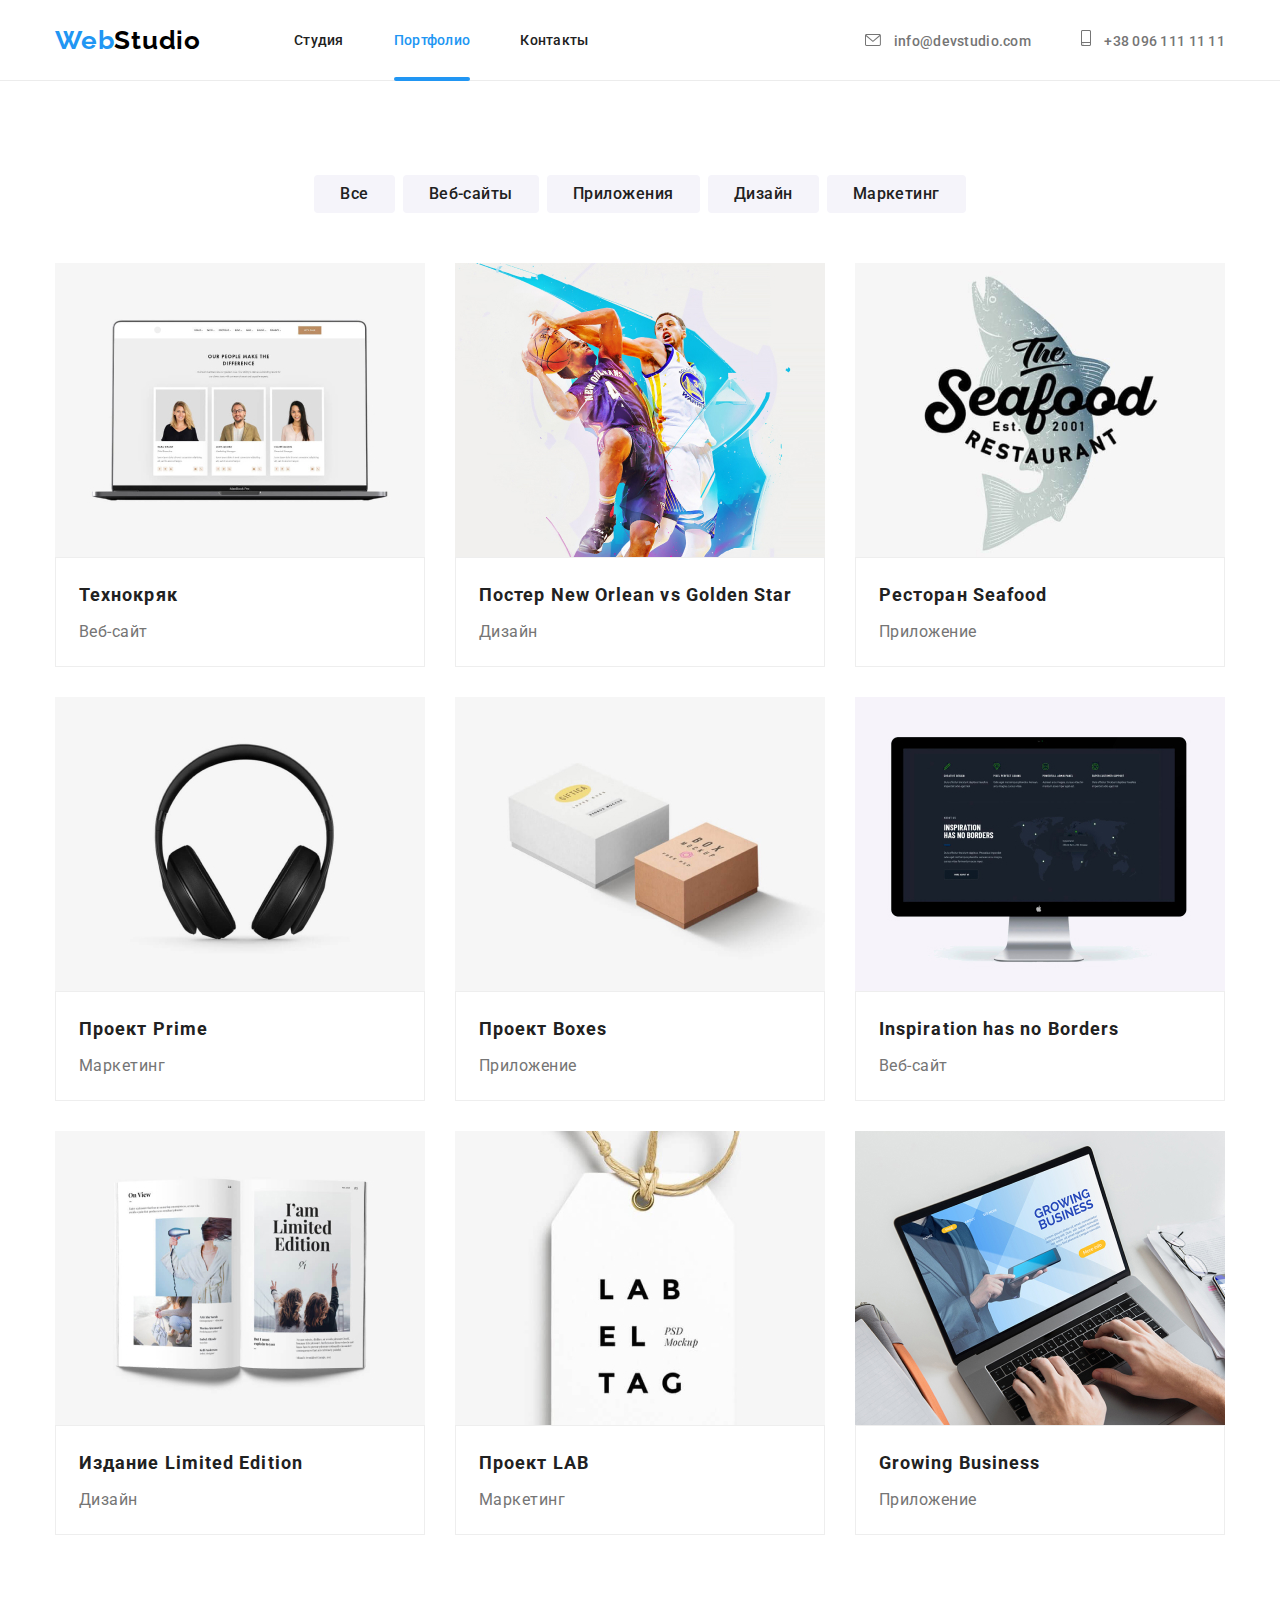
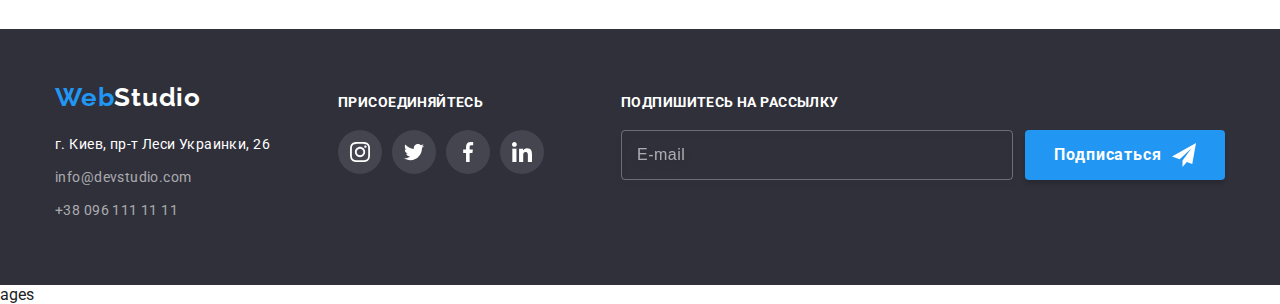
==== portfolio.html @ 0828a644 "Clone hw 07" ====
<!DOCTYPE html>
<html lang="en">
  <head>
    <meta charset="UTF-8" />
    <meta http-equiv="X-UA-Compatible" content="IE=edge" />
    <meta name="viewport" content="width=device-width, initial-scale=1.0" />
    <title>Portfolio</title>
    <link rel="preconnect" href="https://fonts.gstatic.com" />
    <link
      href="https://fonts.googleapis.com/css2?family=Raleway:wght@700&family=Roboto:wght@400;500;700;900&display=swap"
      rel="stylesheet"
    />
    <link rel="stylesheet" href="./css/modern-normalize.css" />
    <link rel="stylesheet" href="./css/style.css" />
  </head>
  <body>
    <header class="header">
      <div class="container">
        <div class="header-block">
          <nav class="nav-area">
            <a href="./index.html" class="logo-web link">
              <span>Web</span><span class="logo-st">Studio</span>
            </a>
            <ul class="site-nav list">
              <li class="nav-item">
                <a href="./index.html" class="link">Студия</a>
              </li>
              <li class="nav-item">
                <a href="./portfolio.html" class="link current">Портфолио</a>
              </li>
              <li class="nav-item">
                <a href="#contacts" class="link">Контакты</a>
              </li>
            </ul>
          </nav>
          <ul class="mail-phone list">
            <li class="contacts-item">
              <a href="mailto:info@devstudio.com" class="link">
                <svg class="header-contact-icon" width="16" height="12">
                  <use href="./icons/sprite.svg#icon-envelope"></use>
                </svg>
                info@devstudio.com
              </a>
            </li>
            <li class="item">
              <a href="tel:+380961111111" class="link">
                <svg class="header-contact-icon" width="10" height="16">
                  <use href="./icons/sprite.svg#icon-smartphone"></use>
                </svg>
                +38 096 111 11 11
              </a>
            </li>
          </ul>
        </div>
      </div>
    </header>

    <main>
      <section class="section">
        <div class="container">
          <h1 class="hiding-heading">Portfolio</h1>
          <ul class="filter-button-list list">
            <li class="filter-btn-item">
              <button type="button" class="button filter-button">Все</button>
            </li>
            <li class="filter-btn-item">
              <button type="button" class="button filter-button">Веб-сайты</button>
            </li>
            <li class="filter-btn-item">
              <button type="button" class="button filter-button">Приложения</button>
            </li>
            <li class="filter-btn-item">
              <button type="button" class="button filter-button">Дизайн</button>
            </li>
            <li class="filter-btn-item">
              <button type="button" class="button filter-button">Маркетинг</button>
            </li>
          </ul>
          <ul class="project-card-list list">
            <li class="project-card-item">
              <a href="" class="link portfolio-link">
                <div class="project-image-box">
                  <img src="./images/tech.jpg" alt="tech" width="370" />
                  <div class="project-overlay">
                    <p class="project-overlay-description">
                      Технокряк это современная площадка распространения коронавируса. Компании
                      используют эту платформу для цифрового шпионажа и атак на защищённые сервера
                      конкурентов.
                    </p>
                  </div>
                </div>
                <div class="project-card-description">
                  <h3 class="project-name">Технокряк</h3>
                  <p class="project-type card-description">Веб-сайт</p>
                </div>
              </a>
            </li>
            <li class="project-card-item">
              <a href="" class="link portfolio-link">
                <div class="project-image-box">
                  <img src="./images/poster.jpg" alt="poster" width="370" />
                  <div class="project-overlay">
                    <p class="project-overlay-description">
                      Технокряк это современная площадка распространения коронавируса. Компании
                      используют эту платформу для цифрового шпионажа и атак на защищённые сервера
                      конкурентов.
                    </p>
                  </div>
                </div>
                <div class="project-card-description">
                  <h3 class="project-name">Постер New Orlean vs Golden Star</h3>
                  <p class="project-type card-description">Дизайн</p>
                </div>
              </a>
            </li>
            <li class="project-card-item">
              <a href="" class="link portfolio-link">
                <div class="project-image-box">
                  <img src="./images/seafood.jpg" alt="seafood" width="370" />
                  <div class="project-overlay">
                    <p class="project-overlay-description">
                      Технокряк это современная площадка распространения коронавируса. Компании
                      используют эту платформу для цифрового шпионажа и атак на защищённые сервера
                      конкурентов.
                    </p>
                  </div>
                </div>
                <div class="project-card-description">
                  <h3 class="project-name">Ресторан Seafood</h3>
                  <p class="project-type card-description">Приложение</p>
                </div>
              </a>
            </li>
            <li class="project-card-item">
              <a href="" class="link portfolio-link">
                <div class="project-image-box">
                  <img src="./images/prime.jpg" alt="prime" width="370" />
                  <div class="project-overlay">
                    <p class="project-overlay-description">
                      Технокряк это современная площадка распространения коронавируса. Компании
                      используют эту платформу для цифрового шпионажа и атак на защищённые сервера
                      конкурентов.
                    </p>
                  </div>
                </div>
                <div class="project-card-description">
                  <h3 class="project-name">Проект Prime</h3>
                  <p class="project-type card-description">Маркетинг</p>
                </div>
              </a>
            </li>
            <li class="project-card-item">
              <a href="" class="link portfolio-link">
                <div class="project-image-box">
                  <img src="./images/boxes.jpg" alt="boxes" width="370" />
                  <div class="project-overlay">
                    <p class="project-overlay-description">
                      Технокряк это современная площадка распространения коронавируса. Компании
                      используют эту платформу для цифрового шпионажа и атак на защищённые сервера
                      конкурентов.
                    </p>
                  </div>
                </div>
                <div class="project-card-description">
                  <h3 class="project-name">Проект Boxes</h3>
                  <p class="project-type card-description">Приложение</p>
                </div>
              </a>
            </li>
            <li class="project-card-item">
              <a href="" class="link portfolio-link">
                <div class="project-image-box">
                  <img src="./images/inspir.jpg" alt="Inspiration" width="370" />
                  <div class="project-overlay">
                    <p class="project-overlay-description">
                      Технокряк это современная площадка распространения коронавируса. Компании
                      используют эту платформу для цифрового шпионажа и атак на защищённые сервера
                      конкурентов.
                    </p>
                  </div>
                </div>
                <div class="project-card-description">
                  <h3 class="project-name">Inspiration has no Borders</h3>
                  <p class="project-type card-description">Веб-сайт</p>
                </div>
              </a>
            </li>
            <li class="project-card-item">
              <a href="" class="link portfolio-link">
                <div class="project-image-box">
                  <img src="./images/book.jpg" alt="book" width="370" />
                  <div class="project-overlay">
                    <p class="project-overlay-description">
                      Технокряк это современная площадка распространения коронавируса. Компании
                      используют эту платформу для цифрового шпионажа и атак на защищённые сервера
                      конкурентов.
                    </p>
                  </div>
                </div>
                <div class="project-card-description">
                  <h3 class="project-name">Издание Limited Edition</h3>
                  <p class="project-type card-description">Дизайн</p>
                </div>
              </a>
            </li>
            <li class="project-card-item">
              <a href="" class="link portfolio-link">
                <div class="project-image-box">
                  <img src="./images/lab.jpg" alt="LAB" width="370" />
                  <div class="project-overlay">
                    <p class="project-overlay-description">
                      Технокряк это современная площадка распространения коронавируса. Компании
                      используют эту платформу для цифрового шпионажа и атак на защищённые сервера
                      конкурентов.
                    </p>
                  </div>
                </div>
                <div class="project-card-description">
                  <h3 class="project-name">Проект LAB</h3>
                  <p class="project-type card-description">Маркетинг</p>
                </div>
              </a>
            </li>
            <li class="project-card-item">
              <a href="" class="link portfolio-link">
                <div class="project-image-box">
                  <img src="./images/grow.jpg" alt="Growing" width="370" />
                  <div class="project-overlay">
                    <p class="project-overlay-description">
                      Технокряк это современная площадка распространения коронавируса. Компании
                      используют эту платформу для цифрового шпионажа и атак на защищённые сервера
                      конкурентов.
                    </p>
                  </div>
                </div>
                <div class="project-card-description">
                  <h3 class="project-name">Growing Business</h3>
                  <p class="project-type card-description">Приложение</p>
                </div>
              </a>
            </li>
          </ul>
        </div>
      </section>
    </main>
    <!-- FOOTER-->
    <footer class="footer">
      <div class="container">
        <h2 class="hiding-heading">Свяжитесь с нами</h2>
        <div class="ftr-block">
          <div class="ftr-logo-adr">
            <a href="/" class="logo-web link">
              <span>Web</span><span class="ftr-logo-st">Studio</span>
            </a>
            <address class="ftr-adress">
              <ul class="list ftr-list">
                <li class="ftr-item">
                  <a href="https://goo.gl/maps/uUebUFh7nfzRT5ZEA" class="link" id="adr-link"
                    >г. Киев, пр-т Леси Украинки, 26</a
                  >
                </li>
                <li class="ftr-item">
                  <a href="mailto:info@devstudio.com" class="link">info@devstudio.com</a>
                </li>
                <li class="ftr-item">
                  <a href="tel:+380961111111" class="link">+38 096 111 11 11</a>
                </li>
              </ul>
            </address>
          </div>

          <div class="social-network">
            <h3 class="footer-connect">Присоединяйтесь</h3>
            <ul class="list footer-soc-list">
              <li class="footer-soc-item">
                <a class="footer-soc-icon" href="">
                  <svg class="icon" width="20" height="20">
                    <use href="./icons/sprite.svg#icon-instagram"></use>
                  </svg>
                </a>
              </li>
              <li class="footer-soc-item">
                <a class="footer-soc-icon" href="">
                  <svg class="icon" width="20" height="20">
                    <use href="./icons/sprite.svg#icon-twitter"></use>
                  </svg>
                </a>
              </li>
              <li class="footer-soc-item">
                <a class="footer-soc-icon" href="">
                  <svg class="icon" width="20" height="20">
                    <use href="./icons/sprite.svg#icon-facebook"></use>
                  </svg>
                </a>
              </li>
              <li class="footer-soc-item">
                <a class="footer-soc-icon" href="">
                  <svg class="icon" width="20" height="20">
                    <use href="./icons/sprite.svg#icon-linkedin"></use>
                  </svg>
                </a>
              </li>
            </ul>
          </div>

          <div class="subscribe">
            <form>
              <label class="footer-connect" for="subscribe-email-input"
                >Подпишитесь на рассылку</label
              >
              <span class="subscribe-form-interaction">
                <input
                  class="subscribe-input"
                  type="email"
                  name="subscribe-user-email"
                  placeholder="E-mail"
                  required
                  id="subscribe-email-input"
                />
                <button type="submit" class="button subscribe-button" aria-label="Подписаться">
                  <span class="subscribe-button-title"> Подписаться </span>

                  <svg class="icon" width="24" height="24">
                    <use href="./icons/sprite.svg#icon-send"></use>
                  </svg>
                </button>
              </span>
            </form>
          </div>
        </div>
      </div>
    </footer>
  </body>
</html>
ages
---- css/style.css ----
:root {
  --brand-blue-color: #2196f3;
  --brand-blue-color-overlay: rgba(33, 150, 243, 0.9);
  --black: #000000;
  --common-color: #212121;
  --grey: #757575;
  --white: #ffffff;
  --background-black: #2f303a;
  --background-grey: #f5f4fa;
  --card-border-grey: #eeeeee;
  --header-underline: #ececec;
  --order-btn: #188ce8;
  --icon-body-grey: #afb1b8;
  --hero-background-grey: #c4c4c4;
  --subscribe-input-border: rgba(255, 255, 255, 0.3);
  --timing-function: cubic-bezier(0.4, 0, 0.2, 1);
  --modal-background: rgba(0, 0, 0, 0.2);
  --modal-close-button-border: rgba(0, 0, 0, 0.1);
  --modal-form-input-border: rgba(33, 33, 33, 0.2);
  --modal-form-placeholder-color: rgba(117, 117, 117, 0.5);
  --modal-box-shadow: 0px 1px 3px rgba(0, 0, 0, 0.12), 0px 1px 1px rgba(0, 0, 0, 0.14),
    0px 2px 1px rgba(0, 0, 0, 0.2);
  --hero-overlay: rgba(47, 48, 58, 0.4);
  --footer-contacts: rgba(255, 255, 255, 0.6);
  --footer-soc-icon: rgba(255, 255, 255, 0.1);
  --footer-logo-shadow: 0px 4px 4px rgba(0, 0, 0, 0.25);
  --hero-button-shadow: 0px 4px 4px rgba(0, 0, 0, 0.15);
  --project-cards-shadow: 0px 1px 1px rgba(0, 0, 0, 0.12), 0px 4px 4px rgba(0, 0, 0, 0.06),
    1px 4px 6px rgba(0, 0, 0, 0.16);
  --project-button-shadow: 0px 3px 1px rgba(0, 0, 0, 0.1), 0px 1px 2px rgba(0, 0, 0, 0.08),
    0px 2px 2px rgba(0, 0, 0, 0.12);
  --team-item-shadow: 0px 1px 3px rgba(0, 0, 0, 0.12), 0px 1px 1px rgba(0, 0, 0, 0.14),
    0px 2px 1px rgba(0, 0, 0, 0.2);
  --timing-function: cubic-bezier(0.4, 0, 0.2, 1);
}

img {
  display: block;
}
svg {
  padding: 0;
  border: none;
}
/* ------Hide Headers------ */

.hiding-heading {
  position: absolute;
  width: 1px;
  height: 1px;
  margin: -1px;
  border: 0;
  padding: 0;

  white-space: nowrap;
  clip-path: inset(100%);
  clip: rect(0 0 0 0);
  overflow: hidden;
}
/* ------End Hide Headers------ */

body {
  font-family: 'Roboto', 'Open Sans', 'Helvetica Neue', sans-serif;
  color: var(--common-color);
  background-color: var(--white);
  margin: 0;
}

.list {
  list-style: none;
  margin: 0;
  padding-left: 0;
}

.link {
  text-decoration: none;
}

.container {
  max-width: 1200px;
  padding-left: 15px;
  padding-right: 15px;
  margin: 0 auto;
  box-sizing: border-box;
}

/* ------Header Section------ */
.header {
  border-bottom: 1px solid var(--header-underline);
}
.header-block {
  display: flex;
  align-items: center;
}

.nav-area {
  display: flex;
  align-items: center;
}
/* Logo Headder-Fotter */

.logo-web {
  color: var(--brand-blue-color);
  font-family: Raleway;
  font-weight: 700;
  font-size: 26px;
  line-height: 1.192;
  letter-spacing: 0.03em;
}

.logo-st {
  color: var(--black);
}

.ftr-logo-st {
  color: var(--white);
}
.logo-web.link {
  margin-right: 93px;
}

.logo-web.link:hover,
.logo-web.link:focus {
  opacity: 0.7;
}

.logo-web.shadow {
  text-shadow: var(--footer-logo-shadow);
  margin-top: 0;
  margin-bottom: 20px;
}

/* Main content and Header fonts */

.site-nav .link,
.mail-phone .link {
  font-family: inherit;
  font-weight: 500;
  font-size: 14px;
  line-height: 1.143;
  letter-spacing: 0.02em;
  padding-top: 32px;
  padding-bottom: 32px;
  transition: color 250ms var(--timing-function);
}

.site-nav .link::after,
.site-nav .link.current::after {
  content: '';
  display: block;
  width: 100%;
  background-color: var(--brand-blue-color);
  height: 4px;
  border-radius: 2px;
  position: absolute;
  bottom: -1px;
  transform: scalex(0%);
  transition: transform 250ms var(--timing-function);
}
.site-nav .link.current::after {
  transform: scaleX(100%);
}
.site-nav .link:hover::after,
.site-nav .link:focus::after {
  transform: scalex(100%);
}
/* site navigation*/

.site-nav .link {
  color: var(--common-color);
  position: relative;
  display: inline-block;
  transition: color 250ms var();
}

.site-nav .link.current {
  color: var(--brand-blue-color);
}

.site-nav .link:hover,
.site-nav .link:focus {
  color: var(--brand-blue-color);
}
.nav-item:not(:last-child) {
  margin-right: 50px;
}

/* Header Contacts */
.mail-phone {
  display: flex;
  align-items: center;
  margin-left: auto;
}
.contacts-item:not(:last-child) {
  margin-right: 50px;
}

.mail-phone .link {
  color: var(--grey);
}

.mail-phone .link:hover,
.mail-phone .link:focus {
  color: var(--brand-blue-color);
}

.header-contact-icon {
  margin-right: 10px;
  fill: currentColor;
}
/* ------End Header Section------ */

/* -----Main Container------ */
.site-nav {
  display: flex;
  align-items: center;
}

/* Hero */

.order-txt {
  font-weight: 900;
  font-size: 44px;
  line-height: 1.3636;
  text-align: center;
  letter-spacing: 0.06em;
  text-transform: uppercase;
  color: var(--white);
  margin: 0 auto 30px;
  max-width: 696px;
}

.hero-background {
  background-image: linear-gradient(var(--hero-overlay), var(--hero-overlay)),
    url(../img/backgroud.jpg);
  padding-top: 200px;
  padding-bottom: 200px;
  background-size: cover;
  background-position: center;
  background-repeat: no-repeat;
}
/*Hero end*/

/*Details*/
.spc-work {
  padding-top: 94px;
  padding-bottom: 0;
}

.description-list {
  display: flex;
}
.description-item:not(:last-child) {
  margin-right: 30px;
}

.description-item {
  max-width: 270px;
}

.head-spc-work,
.footer-connect {
  font-weight: 700;
  font-size: 14px;
  line-height: 1.143;
  text-transform: uppercase;
  letter-spacing: 0.03em;
  display: inline-block;
  margin-bottom: 10px;
  margin-top: 0;
}

.description-spc-work,
.modal-form .checkbox-title {
  font-size: 14px;
  line-height: 1.714;
  letter-spacing: 0.03em;
  color: var(--grey);
  margin-top: 0;
  margin-bottom: 0;
}
.spc-work-icon-block {
  display: flex;
  margin-bottom: 30px;
  height: 120px;
  background-color: var(--background-grey);
  border-radius: 4px;
}

.spc-work-icon-block > .icon {
  margin: auto;
}

/* Details end*/

/* Sections Service */
.section {
  padding-top: 94px;
  padding-bottom: 94px;
}
.service-section .list {
  display: flex;
  align-items: start;
}
.service-item:not(:last-child) {
  margin-right: 30px;
}
/* Team Section */

.team-section {
  background-color: var(--background-grey);
}

/*.team-title {
  margin-top: 0;
  margin-bottom: 50px;
}*/

.team-section .list {
  display: flex;
  align-items: flex-start;
  justify-content: center;
}

.team-item {
  max-width: 270px;
  background-color: var(--white);
  box-shadow: var(--team-item-shadow);
  border-bottom-right-radius: 4px;
  border-bottom-left-radius: 4px;
}

.team-item:not(:last-child) {
  margin-right: 30px;
}
.description-team {
  padding-top: 30px;
  padding-bottom: 30px;
}
.team-soc-item:not(:last-child) {
  margin-right: 10px;
}
/* Sections Service */

.service-section .service-title,
.team-section .team-title,
.customer .service-title {
  font-weight: 700;
  font-size: 36px;
  line-height: 1.167;
  text-align: center;
  letter-spacing: 0.03em;
  margin-top: 0;
  margin-bottom: 50px;
}

/* Sections h3 */

.our-team {
  font-weight: 500;
  font-size: 16px;
  line-height: 1.188;
  text-align: center;
  margin-top: 0;
  margin-bottom: 10px;
}

.portfolio-link.link {
  color: inherit;
}

.project-name {
  font-weight: 700;
  font-size: 18px;
  line-height: 2;
  letter-spacing: 0.06em;
  margin-top: 0;
  margin-bottom: 4px;
}

/* Card Descriptions */

.card-description {
  font-size: 16px;
  letter-spacing: 0.03em;
  color: var(--grey);
  margin: 0;
}

.team-position {
  line-height: 1.188;
  text-align: center;
  margin-bottom: 16px;
}

.project-type {
  line-height: 1.875;
}

.team-soc-item:not(:last-child) {
  margin-right: 10px;
}

.team-soc-icon,
.footer-soc-icon {
  display: flex;
  width: 44px;
  height: 44px;
  border-radius: 50%;
  transition: background-color 250ms var(--timing-function), fill 250ms var(--timing-function);
}

.team-soc-icon {
  background-color: transparent;
  fill: var(--icon-body-grey);
}

.team-soc-icon:hover,
.team-soc-icon:focus,
.footer-soc-icon:hover,
.footer-soc-icon:focus {
  background-color: var(--brand-blue-color);
  fill: var(--white);
}

.team-soc-icon > .icon,
.footer-soc-icon > .icon {
  margin: auto;
}
.team-soc-icon:not(:last-child),
.footer-soc-item:not(:last-child) {
  margin-right: 10px;
}
/* Portfolio Card Effects */

.portfolio-link {
  display: block;
}

.portfolio-link:hover,
.portfolio-link:focus {
  box-shadow: var(--project-cards-shadow);
}

/* Buttons */

.button {
  font-size: 16px;
  text-align: center;
  font-family: inherit;
  border: none;
  border-radius: 4px;
  cursor: pointer;
}
.button.order-btn,
.button.modal-form-submit,
.button.subscribe-button {
  font-weight: 700;
  line-height: 1.875;
  letter-spacing: 0.06em;
  color: var(--white);
  background-color: var(--brand-blue-color);
  box-shadow: var(--hero-button-shadow);
  display: block;
  margin: 0 auto;
  padding: 10px 32px;
  min-width: 200px;
  transition: background-color 250ms var(--timing-function);
}
.button.order-btn:hover,
.button.order-btn:focus,
.button.subscribe-button:hover,
.button.subscribe-button:focus {
  background-color: var(--order-btn);
  color: var(--white);
}
.sub-mailing-submit {
  margin: 0 auto;
  padding-left: 12px;
  padding-top: 48px;
}
.sub-mailing-submit-btn:hover,
.sub-mailing-submit-btn:focus {
  background-color: var(--order-btn);
  color: var(--white);
}

.button.filter-button {
  font-weight: 500;
  line-height: 1.625;
  letter-spacing: 0.03em;
  color: var(--common-color);
  background-color: var(--background-grey);
  padding: 6px 26px;
  transition: background-color 250ms var(--timing-function), color 250ms var(--timing-function),
    box-shadow 250ms var(--timing-function);
}

.button.filter-button:hover,
.button.filter-button:focus {
  color: var(--white);
  background-color: var(--brand-blue-color);
  box-shadow: var(--project-button-shadow);
}

.filter-button-list {
  display: flex;
  align-items: center;
  justify-content: center;
  margin-bottom: 50px;
}

.project-button-item:not(:last-child) {
  margin-right: 8px;
}
.filter-btn-item:not(:last-child) {
  margin-right: 8px;
}

/* -----End Main Container------ */

/*-----Customer section-----*/
.customer .list {
  display: flex;
}
.customer-item:not(:last-child) {
  margin-right: 30px;
}
.customer-link-item {
  display: flex;
  height: 92px;
  width: 170px;
  border: 1px solid var(--icon-body-grey);
  border-radius: 4px;
  fill: var(--icon-body-grey);
  transition: border-color 250ms var(--timing-function), fill 250ms var(--timing-function);
}
.customer-link-item:hover,
.customer-link-item:focus {
  border-color: var(--brand-blue-color);
  fill: var(--brand-blue-color);
}
.customer-link-item > .icons {
  margin: auto;
}

/*----- END Customer section -----*/

/* ------Footer Section------ */
.footer {
  background-color: var(--background-black);
  padding-top: 53px;
  padding-bottom: 53px;
}
.ftr-block {
  display: flex;
}

.ftr-adress,
.ftr-adress .link {
  font-style: normal;
  font-size: 14px;
  line-height: 1.714;
  letter-spacing: 0.03em;
  margin-top: 20px;
}
.ftr-list .ftr-item {
  margin-bottom: 9px;
}
.ftr-logo-adr,
.social-network,
.subscribe {
  display: flex;
  flex-direction: column;
  flex-basis: 100%;
}

.ftr-logo-adr,
.social-network {
  width: 270px;
  margin-right: 30px;
}

a#adr-link {
  color: var(--white);
}

.ftr-adress .link {
  font-family: inherit;
  color: var(--footer-contacts);
}

.ftr-adress .link:hover,
.ftr-adress .link:focus {
  color: var(--white);
}
.footer-soc-list {
  display: flex;
  align-items: flex-start;
}

.footer-soc-icon {
  background-color: var(--footer-soc-icon);
  fill: var(--white);
}

.footer-connect {
  display: block;
  padding-top: 12px;
  margin-bottom: 20px;
  color: var(--white);
}

.subscribe-form-interaction {
  display: flex;
  width: 100%;
}

.subscribe-input {
  width: 360px;
  margin-right: 12px;
  padding: 15px;
  color: var(--white);
  background-color: transparent;
  border-radius: 4px;
  border: 1px solid var(--subscribe-input-border);
  filter: drop-shadow(var(--hero-button-shadow));
  cursor: pointer;
  transition: border-color 250ms var(--timing-function);
}

.subscribe-input::placeholder {
  color: var(--footer-contacts);
  font-size: 16px;
  line-height: 1.25;
  letter-spacing: 0.03em;
}

.subscribe-input:hover,
.subscribe-input:focus {
  border-color: var(--icon-body-grey);
}

.button.subscribe-button {
  display: flex;
  align-items: center;
  justify-content: center;
  padding: 10px;
}

.subscribe-button-title {
  margin-right: 10px;
}

.button.subscribe-button > .icon {
  fill: currentColor;
}

/*PORTFOLIO Project-cars*/
.project-card-list {
  display: flex;
  flex-wrap: wrap;
  align-items: flex-start;
}

.project-card-item:not(:nth-child(3n)) {
  margin-right: 30px;
}

.project-card-item:not(:nth-last-child(-n + 3)) {
  margin-bottom: 30px;
}

.project-card-description {
  padding: 19px 23px;
  border: 1px solid var(--card-border-grey);
}

.project-image-box {
  position: relative;
  overflow: hidden;
}
.project-overlay {
  position: absolute;
  top: 0;
  left: 0;
  display: flex;
  align-items: center;
  width: 100%;
  height: 100%;
  padding: 24px;
  background-color: var(--brand-blue-color-overlay);
  transform: translatey(100%);
  transition: transform 250ms var(--timing-function);
}

.portfolio-link:hover .project-overlay,
.portfolio-link:focus .project-overlay {
  transform: translatey(0);
}

.project-overlay-description {
  font-size: 18px;
  line-height: 1.555;
  letter-spacing: 0.03em;
  color: var(--white);
  overflow: auto;
  height: auto;
  max-height: 100%;
  margin: 0;
}
/*PORTFOLIO END*/

/* Modal window*/
.backdrop {
  position: fixed;
  top: 0;
  left: 0;
  z-index: 200;
  width: 100%;
  height: 100%;
  background-color: var(--modal-background);
  opacity: 1;
  transition: opacity 250ms var(--timing-function), visibility 250ms var(--timing-function);
}

.backdrop.is-hidden {
  visibility: hidden;
  opacity: 0;
  pointer-events: none;
}

.modal {
  position: absolute;
  top: 50%;
  left: 50%;
  transform: translate(-50%, -50%) scale(1);
  height: 581px;
  min-width: 528px;
  width: auto;
  padding: 40px;
  background-color: var(--white);
  border-radius: 4px;
  box-shadow: var(--modal-box-shadow);
  transition: transform 250ms var(--timing-function);
}

.backdrop.is-hidden .modal {
  transform: translate(-50%, -50%) scale(0.9);
}

.modal-form {
  position: relative;
  height: 100%;
}

.modal-form .form-title {
  margin-top: 0;
  margin-bottom: 12px;
  font-weight: bold;
  font-size: 20px;
  line-height: 1.15;
  text-align: center;
  letter-spacing: 0.03em;
  color: var(--common-color);
}

.modal-form .form-field {
  display: block;
  margin-bottom: 10px;
  font-size: 12px;
  line-height: 1.1667;
  letter-spacing: 0.01em;
  color: var(--grey);
}

.modal-form .input-title {
  display: block;
  margin-bottom: 4px;
}

.modal-form .form-input-box {
  display: block;
  position: relative;
}

.form-input-box .icon {
  position: absolute;
  top: 50%;
  left: 21px;
  transform: translate(-50%, -50%);
  color: inherit;
  transition: fill 250ms var(--timing-function);
}

.modal-form .form-input,
.modal-form .textarea-input {
  display: block;
  width: 100%;
  padding: 12px 16px;
  color: var(--common-color);
  border: 1px solid var(--modal-form-input-border);
  border-radius: 4px;
  outline: none;
  transition: border-color 250ms var(--timing-function);
}

.modal-form .form-input {
  height: 40px;
  padding-left: 42px;
}

.modal-form .textarea {
  margin-bottom: 20px;
}

.modal-form .textarea-input {
  height: 120px;
  resize: none;
  min-width: 100%;
}

.modal-form .form-input:hover,
.modal-form .form-input:focus,
.modal-form .textarea-input:hover,
.modal-form .textarea-input:focus {
  border-color: var(--brand-blue-color);
}

.form-input:hover + .icon,
.form-input:focus + .icon {
  fill: var(--brand-blue-color);
}

.modal-form .form-input:required:focus:not(:placeholder-shown):valid {
  border-color: var(--valid-form-input);
}

.modal-form .form-input:required:focus:not(:placeholder-shown):invalid {
  border-color: var(--invalid-form-input);
}

.modal-form .textarea-input::placeholder {
  color: var(--modal-form-placeholder-color);
}

.modal-form .agreements {
  color: var(--brand-blue-color);
  opacity: 1;
  transition: opacity 250ms var(--timing-function);
}

.modal-form .agreements:hover,
.modal-form .agreements:focus {
  opacity: 0.7;
}

.modal-form-submit {
  position: absolute;
  bottom: 0;
  left: 50%;
  transform: translateX(-50%);
}

.modal-form-submit:hover,
.modal-form-submit:focus {
  background-color: var(--order-btn);
  color: var(--white);
}
.form-field.agreements-checkbox {
  display: flex;
  align-items: center;
  justify-content: start;
  cursor: pointer;
}

.checkbox-pointer {
  display: flex;
  align-items: center;
  justify-content: center;
  width: 16px;
  height: 15px;
  margin-right: 8px;
  background-color: var(--white);
  border: 2px solid var(--common-color);
  box-sizing: border-box;
  border-radius: 2px;
  fill: var(--white);

  transition: background-color 250ms var(--timing-function),
    border-color 250ms var(--timing-function);
}

.checkbox-pointer:hover,
.form-checkbox:focus + .checkbox-pointer {
  border-color: var(--brand-blue-color);
}

.form-checkbox:checked + .checkbox-pointer {
  background-color: var(--brand-blue-color);
  border-color: var(--brand-blue-color);
}
/* Button close*/
.button.modal-close {
  position: absolute;
  top: 8px;
  right: 8px;
  display: flex;
  align-items: center;
  justify-content: center;
  width: 30px;
  height: 30px;
  padding: 3px;
  fill: var(--black);
  background-color: var(--white);
  border-radius: 50%;
  border: 1px solid var(--modal-close-button-border);
  transition: fill 250ms var(--timing-function);
}

.button.modal-close:hover,
.button.modal-close:focus {
  fill: var(--brand-blue-color);
}

.button.modal-form-submit {
  margin-top: 30px;
}

.contact-input {
  display: block;
  margin: 0 auto;
  width: 100%;
  margin-bottom: 40px;
}
/* END Modal window*/
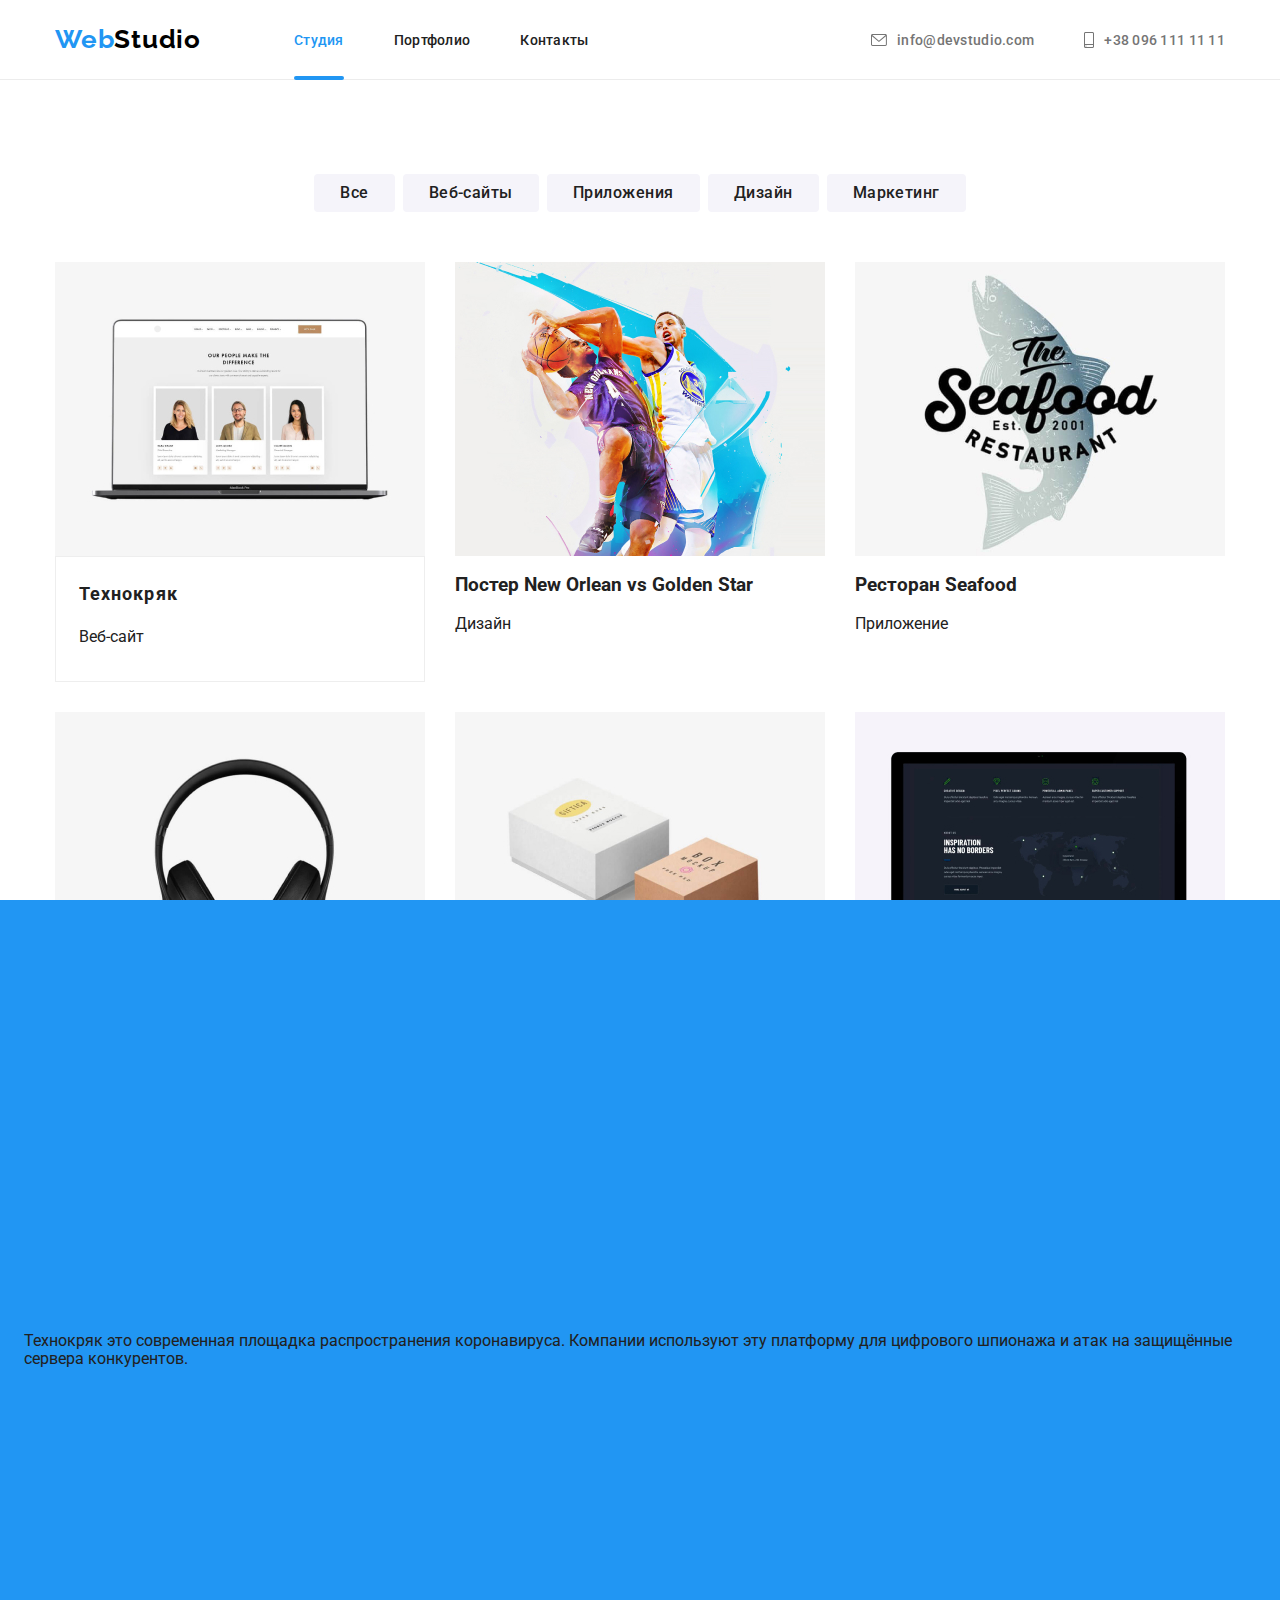
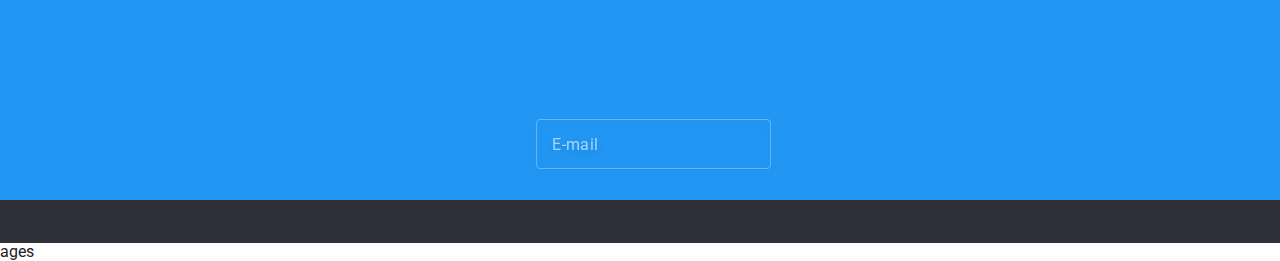
==== commit 0adba2bf: "Global fix" ====
--- a/portfolio.html
+++ b/portfolio.html
@@ -10,41 +10,49 @@
       href="https://fonts.googleapis.com/css2?family=Raleway:wght@700&family=Roboto:wght@400;500;700;900&display=swap"
       rel="stylesheet"
     />
-    <link rel="stylesheet" href="./css/modern-normalize.css" />
-    <link rel="stylesheet" href="./css/style.css" />
+    <link
+      rel="stylesheet"
+      href="https://cdnjs.cloudflare.com/ajax/libs/modern-normalize/1.0.0/modern-normalize.min.css"
+    />
+    <link rel="stylesheet" href="./sass/main.css" />
   </head>
+
   <body>
-    <header class="header">
+    <header class="header-block">
       <div class="container">
-        <div class="header-block">
+        <div class="header-block__wrapper">
           <nav class="nav-area">
-            <a href="./index.html" class="logo-web link">
-              <span>Web</span><span class="logo-st">Studio</span>
+            <a href="/" class="logo-web link nav-area__logo">
+              <span>Web</span><span class="logo-st--theme--header">Studio</span>
             </a>
-            <ul class="site-nav list">
-              <li class="nav-item">
-                <a href="./index.html" class="link">Студия</a>
-              </li>
-              <li class="nav-item">
-                <a href="./portfolio.html" class="link current">Портфолио</a>
-              </li>
-              <li class="nav-item">
-                <a href="#contacts" class="link">Контакты</a>
+            <ul class="nav-area__list list">
+              <li class="nav-area__item">
+                <a href="./index.html" class="nav-area__link nav-area__link--current link"
+                  >Студия</a
+                >
+              </li>
+              <li class="nav-area__item">
+                <a href="./portfolio.html" class="nav-area__link link">Портфолио</a>
+              </li>
+              <li class="nav-area__item">
+                <a href="#contacts" class="nav-area__link link">Контакты</a>
               </li>
             </ul>
           </nav>
+
+          <!-- Header Contacts-->
           <ul class="mail-phone list">
-            <li class="contacts-item">
-              <a href="mailto:info@devstudio.com" class="link">
-                <svg class="header-contact-icon" width="16" height="12">
+            <li class="mail-phone__item">
+              <a href="mailto:info@devstudio.com" class="mail-phone__link link">
+                <svg class="mail-phone__icon" width="16" height="12">
                   <use href="./icons/sprite.svg#icon-envelope"></use>
                 </svg>
                 info@devstudio.com
               </a>
             </li>
-            <li class="item">
-              <a href="tel:+380961111111" class="link">
-                <svg class="header-contact-icon" width="10" height="16">
+            <li class="mail-phone__item">
+              <a href="tel:+380961111111" class="mail-phone__link link">
+                <svg class="mail-phone__icon" width="10" height="16">
                   <use href="./icons/sprite.svg#icon-smartphone"></use>
                 </svg>
                 +38 096 111 11 11
@@ -58,44 +66,46 @@
     <main>
       <section class="section">
         <div class="container">
-          <h1 class="hiding-heading">Portfolio</h1>
+          <h1 class="hide-head">Portfolio</h1>
           <ul class="filter-button-list list">
-            <li class="filter-btn-item">
+            <li class="filter-button-list__item">
               <button type="button" class="button filter-button">Все</button>
             </li>
-            <li class="filter-btn-item">
+            <li class="filter-button-list__item">
               <button type="button" class="button filter-button">Веб-сайты</button>
             </li>
-            <li class="filter-btn-item">
+            <li class="filter-button-list__item">
               <button type="button" class="button filter-button">Приложения</button>
             </li>
-            <li class="filter-btn-item">
+            <li class="filter-button-list__item">
               <button type="button" class="button filter-button">Дизайн</button>
             </li>
-            <li class="filter-btn-item">
+            <li class="filter-button-list__item">
               <button type="button" class="button filter-button">Маркетинг</button>
             </li>
           </ul>
+
           <ul class="project-card-list list">
-            <li class="project-card-item">
-              <a href="" class="link portfolio-link">
-                <div class="project-image-box">
+            <li class="project-card-list__item">
+              <a href="" class="link portfolio-link">
+                <div class="portfolio-link__image-box">
                   <img src="./images/tech.jpg" alt="tech" width="370" />
                   <div class="project-overlay">
-                    <p class="project-overlay-description">
-                      Технокряк это современная площадка распространения коронавируса. Компании
-                      используют эту платформу для цифрового шпионажа и атак на защищённые сервера
-                      конкурентов.
-                    </p>
-                  </div>
-                </div>
-                <div class="project-card-description">
-                  <h3 class="project-name">Технокряк</h3>
+                    <p class="project-overlay_description">
+                      Технокряк это современная площадка распространения коронавируса. Компании
+                      используют эту платформу для цифрового шпионажа и атак на защищённые сервера
+                      конкурентов.
+                    </p>
+                  </div>
+                </div>
+                <div class="project-card__description-box">
+                  <h3 class="project-card__name">Технокряк</h3>
                   <p class="project-type card-description">Веб-сайт</p>
                 </div>
               </a>
             </li>
-            <li class="project-card-item">
+
+            <li class="project-card-list__item">
               <a href="" class="link portfolio-link">
                 <div class="project-image-box">
                   <img src="./images/poster.jpg" alt="poster" width="370" />
@@ -113,7 +123,7 @@
                 </div>
               </a>
             </li>
-            <li class="project-card-item">
+            <li class="project-card-list__item">
               <a href="" class="link portfolio-link">
                 <div class="project-image-box">
                   <img src="./images/seafood.jpg" alt="seafood" width="370" />
@@ -131,7 +141,7 @@
                 </div>
               </a>
             </li>
-            <li class="project-card-item">
+            <li class="project-card-list__item">
               <a href="" class="link portfolio-link">
                 <div class="project-image-box">
                   <img src="./images/prime.jpg" alt="prime" width="370" />
@@ -149,7 +159,7 @@
                 </div>
               </a>
             </li>
-            <li class="project-card-item">
+            <li class="project-card-list__item">
               <a href="" class="link portfolio-link">
                 <div class="project-image-box">
                   <img src="./images/boxes.jpg" alt="boxes" width="370" />
@@ -167,7 +177,7 @@
                 </div>
               </a>
             </li>
-            <li class="project-card-item">
+            <li class="project-card-list__item">
               <a href="" class="link portfolio-link">
                 <div class="project-image-box">
                   <img src="./images/inspir.jpg" alt="Inspiration" width="370" />
@@ -185,7 +195,7 @@
                 </div>
               </a>
             </li>
-            <li class="project-card-item">
+            <li class="project-card-list__item">
               <a href="" class="link portfolio-link">
                 <div class="project-image-box">
                   <img src="./images/book.jpg" alt="book" width="370" />
@@ -203,7 +213,7 @@
                 </div>
               </a>
             </li>
-            <li class="project-card-item">
+            <li class="project-card-list__item">
               <a href="" class="link portfolio-link">
                 <div class="project-image-box">
                   <img src="./images/lab.jpg" alt="LAB" width="370" />
@@ -221,7 +231,7 @@
                 </div>
               </a>
             </li>
-            <li class="project-card-item">
+            <li class="project-card-list__item">
               <a href="" class="link portfolio-link">
                 <div class="project-image-box">
                   <img src="./images/grow.jpg" alt="Growing" width="370" />
@@ -244,58 +254,71 @@
       </section>
     </main>
     <!-- FOOTER-->
-    <footer class="footer">
+    <footer class="footer-block">
       <div class="container">
-        <h2 class="hiding-heading">Свяжитесь с нами</h2>
-        <div class="ftr-block">
-          <div class="ftr-logo-adr">
-            <a href="/" class="logo-web link">
-              <span>Web</span><span class="ftr-logo-st">Studio</span>
+        <h2 class="hide-head">Свяжитесь с нами</h2>
+        <div class="footer-block__wrapper">
+          <div class="ftr-logo-adr ftr-logo-adr--pos">
+            <a href="/" class="logo-web logo-web__shadow link">
+              <span>Web</span><span class="logo-st--theme--footer">Studio</span>
             </a>
-            <address class="ftr-adress">
-              <ul class="list ftr-list">
-                <li class="ftr-item">
-                  <a href="https://goo.gl/maps/uUebUFh7nfzRT5ZEA" class="link" id="adr-link"
+            <address class="adress-block">
+              <ul class="list footer-contacts__list">
+                <li class="footer-contacts__item--pos">
+                  <a
+                    href="https://goo.gl/maps/uUebUFh7nfzRT5ZEA"
+                    class="
+                      link
+                      footer-contacts__link
+                      addres-block__phys-address addres-block__phys-address--pos
+                    "
+                    id="adr-link"
                     >г. Киев, пр-т Леси Украинки, 26</a
                   >
                 </li>
-                <li class="ftr-item">
-                  <a href="mailto:info@devstudio.com" class="link">info@devstudio.com</a>
+                <li class="footer-contacts__item--pos">
+                  <a href="mailto:info@devstudio.com" class="link footer-contacts__link"
+                    >info@devstudio.com</a
+                  >
                 </li>
-                <li class="ftr-item">
-                  <a href="tel:+380961111111" class="link">+38 096 111 11 11</a>
+                <li class="footer-contacts__item--pos">
+                  <a href="tel:+380961111111" class="link footer-contacts__link"
+                    >+38 096 111 11 11</a
+                  >
                 </li>
               </ul>
             </address>
           </div>
-
-          <div class="social-network">
-            <h3 class="footer-connect">Присоединяйтесь</h3>
-            <ul class="list footer-soc-list">
-              <li class="footer-soc-item">
-                <a class="footer-soc-icon" href="">
-                  <svg class="icon" width="20" height="20">
+          <div class="social-network social-network--pos">
+            <h3 class="footer-connect-title">Присоединяйтесь</h3>
+            <ul class="list soc-list soc-list__footer-list">
+              <li class="soc-list__item">
+                <a class="soc-list__link soc-list__link--footer" href="">
+                  <svg class="soc-list__icon" width="20" height="20">
                     <use href="./icons/sprite.svg#icon-instagram"></use>
                   </svg>
                 </a>
               </li>
-              <li class="footer-soc-item">
-                <a class="footer-soc-icon" href="">
-                  <svg class="icon" width="20" height="20">
+
+              <li class="soc-list__item">
+                <a class="soc-list__link soc-list__link--footer" href="">
+                  <svg class="soc-list__icon" width="20" height="20">
                     <use href="./icons/sprite.svg#icon-twitter"></use>
                   </svg>
                 </a>
               </li>
-              <li class="footer-soc-item">
-                <a class="footer-soc-icon" href="">
-                  <svg class="icon" width="20" height="20">
+
+              <li class="soc-list__item">
+                <a class="soc-list__link soc-list__link--footer" href="">
+                  <svg class="soc-list__icon" width="20" height="20">
                     <use href="./icons/sprite.svg#icon-facebook"></use>
                   </svg>
                 </a>
               </li>
-              <li class="footer-soc-item">
-                <a class="footer-soc-icon" href="">
-                  <svg class="icon" width="20" height="20">
+
+              <li class="soc-list__item">
+                <a class="soc-list__link soc-list__link--footer" href="">
+                  <svg class="soc-list__icon" width="20" height="20">
                     <use href="./icons/sprite.svg#icon-linkedin"></use>
                   </svg>
                 </a>
@@ -305,22 +328,26 @@
 
           <div class="subscribe">
             <form>
-              <label class="footer-connect" for="subscribe-email-input"
+              <label class="footer-connect-title" for="subscribe-email-input"
                 >Подпишитесь на рассылку</label
               >
-              <span class="subscribe-form-interaction">
+              <span class="subscribe__form-interaction">
                 <input
-                  class="subscribe-input"
+                  class="subscribe__input subscribe__input--pos"
                   type="email"
                   name="subscribe-user-email"
                   placeholder="E-mail"
                   required
                   id="subscribe-email-input"
                 />
-                <button type="submit" class="button subscribe-button" aria-label="Подписаться">
-                  <span class="subscribe-button-title"> Подписаться </span>
-
-                  <svg class="icon" width="24" height="24">
+                <button
+                  type="submit"
+                  class="button order-btn order-btn__subscribe"
+                  aria-label="Подписаться"
+                >
+                  <span class="order-btn__subscribe-title"> Подписаться </span>
+
+                  <svg class="order-btn__subscribe-icon" width="24" height="24">
                     <use href="./icons/sprite.svg#icon-send"></use>
                   </svg>
                 </button>
--- a/sass/main.css
+++ b/sass/main.css
@@ -0,0 +1,1100 @@
+:root {
+  --brand-blue-color: #2196f3;
+  --brand-blue-color-overlay: rgba(33, 150, 243, 0.9);
+  --black: #000000;
+  --common-color: #212121;
+  --grey: #757575;
+  --white: #ffffff;
+  --background-black: #2f303a;
+  --background-grey: #f5f4fa;
+  --card-border-grey: #eeeeee;
+  --header-underline: #ececec;
+  --hero-button-hover: #188ce8;
+  --icon-body-grey: #afb1b8;
+  --hero-background-grey: #c4c4c4;
+  --subscribe-input-border: rgba(255, 255, 255, 0.3);
+  --timing-function: cubic-bezier(0.4, 0, 0.2, 1);
+  --modal-background: rgba(0, 0, 0, 0.2);
+  --modal-close-button-border: rgba(0, 0, 0, 0.1);
+  --modal-form-input-border: rgba(33, 33, 33, 0.2);
+  --modal-form-placeholder-color: rgba(117, 117, 117, 0.5);
+  --modal-box-shadow: 0px 1px 3px rgba(0, 0, 0, 0.12), 0px 1px 1px rgba(0, 0, 0, 0.14),
+    0px 2px 1px rgba(0, 0, 0, 0.2);
+  --hero-overlay: rgba(47, 48, 58, 0.4);
+  --footer-contacts: rgba(255, 255, 255, 0.6);
+  --footer-soc-icon: rgba(255, 255, 255, 0.1);
+  --footer-logo-shadow: 0px 4px 4px rgba(0, 0, 0, 0.25);
+  --hero-button-shadow: 0px 4px 4px rgba(0, 0, 0, 0.15);
+  --project-cards-shadow: 0px 1px 1px rgba(0, 0, 0, 0.12), 0px 4px 4px rgba(0, 0, 0, 0.06),
+    1px 4px 6px rgba(0, 0, 0, 0.16);
+  --project-button-shadow: 0px 3px 1px rgba(0, 0, 0, 0.1), 0px 1px 2px rgba(0, 0, 0, 0.08),
+    0px 2px 2px rgba(0, 0, 0, 0.12);
+  --team-item-shadow: 0px 1px 3px rgba(0, 0, 0, 0.12), 0px 1px 1px rgba(0, 0, 0, 0.14),
+    0px 2px 1px rgba(0, 0, 0, 0.2);
+  --timing-function: cubic-bezier(0.4, 0, 0.2, 1);
+}
+
+.hide-head {
+  position: absolute;
+  width: 1px;
+  height: 1px;
+  margin: -1px;
+  border: 0;
+  padding: 0;
+  white-space: nowrap;
+  -webkit-clip-path: inset(100%);
+          clip-path: inset(100%);
+  clip: rect(0 0 0 0);
+  overflow: hidden;
+}
+
+img {
+  display: block;
+}
+
+body {
+  font-family: Roboto, 'Open Sans', 'Helvetica Neue', sans-serif;
+  color: var(--common-color);
+  background-color: var(--white);
+  padding-top: 80px;
+}
+
+.list {
+  list-style: none;
+  margin: 0;
+  padding-left: 0;
+}
+
+.link {
+  text-decoration: none;
+}
+
+.container {
+  max-width: 1200px;
+  padding-left: 15px;
+  padding-right: 15px;
+  margin: 0 auto;
+}
+
+.details__item-title, .service-list__item-title, .footer-connect-title {
+  font-weight: 700;
+  font-size: 14px;
+  line-height: 1.143;
+  text-transform: uppercase;
+  letter-spacing: 0.03em;
+  margin-top: 0;
+}
+
+.details__item-description, .agreements-checkbox__title {
+  font-size: 14px;
+  line-height: 1.714;
+  letter-spacing: 0.03em;
+  color: var(--grey);
+  margin-top: 0;
+  margin-bottom: 0;
+}
+
+.team-list__team-position, .project-card__type {
+  font-size: 16px;
+  letter-spacing: 0.03em;
+  color: var(--grey);
+  margin-top: 0;
+}
+
+.logo-web {
+  color: var(--brand-blue-color);
+  font-family: Raleway;
+  font-weight: 700;
+  font-size: 26px;
+  line-height: 1.192;
+  letter-spacing: 0.03em;
+}
+
+.logo-st--theme--header {
+  color: var(--black);
+}
+
+.logo-st--theme--footer {
+  color: var(--white);
+}
+
+.nav-area__logo {
+  margin-right: 93px;
+  opacity: 1;
+  -webkit-transition: opacity 250ms var(--timing-function);
+  transition: opacity 250ms var(--timing-function);
+}
+
+.nav-area__logo:hover, .nav-area__logo:focus {
+  opacity: 0.7;
+}
+
+.logo-web__shadow {
+  text-shadow: var(--footer-logo-shadow);
+  margin-top: 0;
+  margin-bottom: 20px;
+}
+
+.header-block {
+  border-bottom: 1px solid var(--header-underline);
+  position: fixed;
+  width: 100%;
+  background-color: white;
+  z-index: 100;
+  top: 0;
+}
+
+.header-block__wrapper {
+  display: -webkit-box;
+  display: -ms-flexbox;
+  display: flex;
+  -webkit-box-align: center;
+      -ms-flex-align: center;
+          align-items: center;
+}
+
+/* Main Menu And Header Contacts Font */
+.nav-area__link, .mail-phone__link {
+  font-family: inherit;
+  font-weight: 500;
+  font-size: 14px;
+  line-height: 1.143;
+  letter-spacing: 0.02em;
+  padding-top: 32px;
+  padding-bottom: 31px;
+}
+
+/* Main Menu */
+.nav-area {
+  display: -webkit-box;
+  display: -ms-flexbox;
+  display: flex;
+  -webkit-box-align: center;
+      -ms-flex-align: center;
+          align-items: center;
+}
+
+.nav-area__list {
+  display: -webkit-box;
+  display: -ms-flexbox;
+  display: flex;
+  -webkit-box-align: center;
+      -ms-flex-align: center;
+          align-items: center;
+}
+
+.nav-area__link {
+  position: relative;
+  color: var(--common-color);
+  display: inline-block;
+  -webkit-transition: color 250ms var(--timing-function);
+  transition: color 250ms var(--timing-function);
+}
+
+.nav-area__link:hover, .nav-area__link:focus {
+  color: var(--brand-blue-color);
+}
+
+.nav-area__link--current {
+  color: var(--brand-blue-color);
+}
+
+.nav-area__link::after, .nav-area__link--current::after {
+  content: '';
+  display: block;
+  width: 100%;
+  background-color: var(--brand-blue-color);
+  height: 4px;
+  border-radius: 2px;
+  position: absolute;
+  bottom: -1px;
+  -webkit-transform: scalex(0%);
+          transform: scalex(0%);
+  -webkit-transition: -webkit-transform 250ms var(--timing-function);
+  transition: -webkit-transform 250ms var(--timing-function);
+  transition: transform 250ms var(--timing-function);
+  transition: transform 250ms var(--timing-function), -webkit-transform 250ms var(--timing-function);
+}
+
+.nav-area__link--current::after {
+  -webkit-transform: scalex(100%);
+          transform: scalex(100%);
+}
+
+.nav-area__link:hover::after, .nav-area__link:focus::after {
+  -webkit-transform: scalex(100%);
+          transform: scalex(100%);
+}
+
+.nav-area__item:not(:last-child) {
+  margin-right: 50px;
+}
+
+/* Header Contacts */
+.mail-phone {
+  display: -webkit-box;
+  display: -ms-flexbox;
+  display: flex;
+  -webkit-box-align: center;
+      -ms-flex-align: center;
+          align-items: center;
+  margin-left: auto;
+}
+
+.mail-phone__link {
+  display: -webkit-box;
+  display: -ms-flexbox;
+  display: flex;
+  -webkit-box-align: center;
+      -ms-flex-align: center;
+          align-items: center;
+  color: var(--grey);
+  -webkit-transition: color 250ms var(--timing-function);
+  transition: color 250ms var(--timing-function);
+}
+
+.mail-phone__link:hover, .mail-phone__link:focus {
+  color: var(--brand-blue-color);
+}
+
+.mail-phone__item:not(:last-child) {
+  margin-right: 50px;
+}
+
+.mail-phone__icon {
+  margin-right: 10px;
+  fill: currentColor;
+}
+
+.hero__title {
+  font-weight: 900;
+  font-size: 44px;
+  line-height: 1.3636;
+  text-align: center;
+  letter-spacing: 0.06em;
+  text-transform: uppercase;
+  color: var(--white);
+  margin: 0 auto 30px;
+  max-width: 696px;
+}
+
+.hero__background {
+  margin: 0 auto;
+  max-width: 1600px;
+  height: 600px;
+  padding-top: 200px;
+  padding-bottom: 200px;
+  background-color: var(--hero-background-grey);
+  background-image: -webkit-gradient(linear, left top, left bottom, from(var(--hero-overlay)), to(var(--hero-overlay))), url(../images/background.jpg);
+  background-image: linear-gradient(var(--hero-overlay), var(--hero-overlay)), url(../images/background.jpg);
+  background-size: cover;
+  background-position: center;
+  background-repeat: no-repeat;
+}
+
+.section {
+  padding-top: 94px;
+  padding-bottom: 94px;
+}
+
+.section__details {
+  padding-bottom: 0;
+}
+
+.details__list {
+  display: -webkit-box;
+  display: -ms-flexbox;
+  display: flex;
+}
+
+.details__item {
+  max-width: 270px;
+}
+
+.details__item:not(:last-child) {
+  margin-right: 30px;
+}
+
+.details__item-title {
+  display: inline-block;
+  margin-bottom: 10px;
+}
+
+.details__item-icon-block {
+  display: -webkit-box;
+  display: -ms-flexbox;
+  display: flex;
+  margin-bottom: 30px;
+  height: 120px;
+  background-color: var(--background-grey);
+  border-radius: 4px;
+}
+
+.details__item-icon {
+  margin: auto;
+}
+
+.service-list {
+  display: -webkit-box;
+  display: -ms-flexbox;
+  display: flex;
+  -webkit-box-align: start;
+      -ms-flex-align: start;
+          align-items: flex-start;
+}
+
+.service-list__item {
+  position: relative;
+}
+
+.service-list__item:not(:last-child) {
+  margin-right: 30px;
+}
+
+.service-list__item-title {
+  position: absolute;
+  bottom: 0;
+  left: 0;
+  width: 100%;
+  padding: 27px;
+  margin: 0;
+  text-align: center;
+  color: var(--white);
+  background-color: var(--apply-description-background);
+}
+
+.team-section {
+  background-color: var(--background-grey);
+}
+
+.team-list {
+  display: -webkit-box;
+  display: -ms-flexbox;
+  display: flex;
+  -webkit-box-align: start;
+      -ms-flex-align: start;
+          align-items: flex-start;
+}
+
+.team-list__item {
+  max-width: 270px;
+  background-color: var(--white);
+  -webkit-box-shadow: var(--team-item-shadow);
+          box-shadow: var(--team-item-shadow);
+  border-bottom-right-radius: 4px;
+  border-bottom-left-radius: 4px;
+}
+
+.team-list__item:not(:last-child) {
+  margin-right: 30px;
+}
+
+.team-list__wrapper {
+  padding-top: 30px;
+  padding-bottom: 30px;
+}
+
+.team-list__team-member {
+  font-weight: 500;
+  font-size: 16px;
+  line-height: 1.188;
+  text-align: center;
+  margin-top: 0;
+  margin-bottom: 10px;
+}
+
+.team-list__team-position {
+  line-height: 1.188;
+  text-align: center;
+  margin-bottom: 16px;
+}
+
+.customer-list {
+  display: -webkit-box;
+  display: -ms-flexbox;
+  display: flex;
+}
+
+.customer-list__item:not(:last-child) {
+  margin-right: 30px;
+}
+
+.customer-link {
+  display: -webkit-box;
+  display: -ms-flexbox;
+  display: flex;
+  height: 92px;
+  width: 170px;
+  border: 1px solid var(--icon-body-grey);
+  border-radius: 4px;
+  fill: var(--icon-body-grey);
+  -webkit-transition: border-color 250ms var(--timing-function), fill 250ms var(--timing-function);
+  transition: border-color 250ms var(--timing-function), fill 250ms var(--timing-function);
+}
+
+.customer-link:hover, .customer-link:focus {
+  border-color: var(--brand-blue-color);
+  fill: var(--brand-blue-color);
+}
+
+.customer-link__icon {
+  margin: auto;
+}
+
+.portfolio-link {
+  display: block;
+  color: inherit;
+  -webkit-transition: -webkit-box-shadow 250ms var(--timing-function);
+  transition: -webkit-box-shadow 250ms var(--timing-function);
+  transition: box-shadow 250ms var(--timing-function);
+  transition: box-shadow 250ms var(--timing-function), -webkit-box-shadow 250ms var(--timing-function);
+}
+
+.portfolio-link:hover, .portfolio-link:focus {
+  -webkit-box-shadow: var(--project-cards-shadow);
+          box-shadow: var(--project-cards-shadow);
+}
+
+.project-card-list {
+  display: -webkit-box;
+  display: -ms-flexbox;
+  display: flex;
+  -webkit-box-align: start;
+      -ms-flex-align: start;
+          align-items: flex-start;
+  -ms-flex-wrap: wrap;
+      flex-wrap: wrap;
+}
+
+.project-card-list__item {
+  width: 370px;
+}
+
+.project-card-list__item:not(:nth-child(3n)) {
+  margin-right: 30px;
+}
+
+.project-card-list__item:not(:nth-last-child(-n + 3)) {
+  margin-bottom: 30px;
+}
+
+.project-card__description-box {
+  padding: 19px 23px;
+  border: 1px solid var(--card-border-grey);
+}
+
+.portfolio-link__image-box {
+  position: relative;
+  overflow: hidden;
+}
+
+.project-overlay {
+  position: absolute;
+  top: 0;
+  left: 0;
+  display: -webkit-box;
+  display: -ms-flexbox;
+  display: flex;
+  -webkit-box-align: center;
+      -ms-flex-align: center;
+          align-items: center;
+  width: 100%;
+  height: 100%;
+  padding: 24px;
+  background-color: var(--brand-blue-color-overlay);
+  -webkit-transform: translatey(100%);
+          transform: translatey(100%);
+  -webkit-transition: -webkit-transform 250ms var(--timing-function);
+  transition: -webkit-transform 250ms var(--timing-function);
+  transition: transform 250ms var(--timing-function);
+  transition: transform 250ms var(--timing-function), -webkit-transform 250ms var(--timing-function);
+}
+
+.project-card:hover .project-overlay,
+.project-card:focus .project-overlay {
+  -webkit-transform: translatey(0);
+          transform: translatey(0);
+}
+
+.project-overlay__description {
+  font-size: 18px;
+  line-height: 1.555;
+  letter-spacing: 0.03em;
+  color: var(--white);
+  overflow: auto;
+  height: auto;
+  max-height: 100%;
+  margin: 0;
+}
+
+.project-card__name {
+  font-weight: 700;
+  font-size: 18px;
+  line-height: 2;
+  letter-spacing: 0.06em;
+  margin-top: 0;
+  margin-bottom: 4px;
+}
+
+.project-card__type {
+  line-height: 1.875;
+  margin-bottom: 0;
+}
+
+.footer-block {
+  background-color: var(--background-black);
+  padding-top: 60px;
+  padding-bottom: 60px;
+}
+
+.footer-block__wrapper {
+  display: -webkit-box;
+  display: -ms-flexbox;
+  display: flex;
+}
+
+.ftr-logo-adr .subscribe {
+  display: -webkit-box;
+  display: -ms-flexbox;
+  display: flex;
+  -webkit-box-orient: vertical;
+  -webkit-box-direction: normal;
+      -ms-flex-direction: column;
+          flex-direction: column;
+  -ms-flex-preferred-size: 100%;
+      flex-basis: 100%;
+}
+
+.ftr-logo-adr,
+.social-network {
+  max-width: 270px;
+}
+
+.ftr-logo-adr--pos,
+.social-network--pos {
+  margin-right: 30px;
+}
+
+.addres-block, .footer-contacts__link {
+  font-style: normal;
+  font-size: 14px;
+  line-height: 1.714;
+  letter-spacing: 0.03em;
+}
+
+.addres-block {
+  color: var(--white);
+  display: block;
+}
+
+.footer-contacts__link {
+  font-family: inherit;
+  color: var(--footer-contacts);
+  -webkit-transition: color 250ms var(--timing-function);
+  transition: color 250ms var(--timing-function);
+}
+
+.footer-contacts__link:hover, .footer-contacts__link:focus {
+  color: var(--white);
+}
+
+.addres-block__phys-address {
+  display: block;
+}
+
+.addres-block__phys-address--pos,
+.footer-contacts__item--pos:first-child {
+  margin-bottom: 9px;
+}
+
+.footer-connect-title {
+  display: block;
+  padding-top: 12px;
+  margin-bottom: 20px;
+  color: var(--white);
+}
+
+.subscribe__form-interaction {
+  display: -webkit-box;
+  display: -ms-flexbox;
+  display: flex;
+  -webkit-box-pack: end;
+      -ms-flex-pack: end;
+          justify-content: flex-end;
+  width: 100%;
+}
+
+.subscribe__input {
+  display: -webkit-box;
+  display: -ms-flexbox;
+  display: flex;
+  -webkit-box-align: center;
+      -ms-flex-align: center;
+          align-items: center;
+  -ms-flex-preferred-size: 100%;
+      flex-basis: 100%;
+  height: 50px;
+  padding: 15px;
+  color: var(--white);
+  background-color: transparent;
+  border-radius: 4px;
+  border: 1px solid var(--subscribe-input-border);
+  -webkit-filter: drop-shadow(var(--hero-button-shadow));
+          filter: drop-shadow(var(--hero-button-shadow));
+  cursor: pointer;
+  -webkit-transition: border-color 250ms var(--timing-function);
+  transition: border-color 250ms var(--timing-function);
+}
+
+.subscribe__input--pos {
+  margin-right: 12px;
+}
+
+.subscribe__input::-webkit-input-placeholder {
+  color: var(--footer-contacts);
+  font-size: 16px;
+  line-height: 1.25;
+  letter-spacing: 0.03em;
+}
+
+.subscribe__input:-ms-input-placeholder {
+  color: var(--footer-contacts);
+  font-size: 16px;
+  line-height: 1.25;
+  letter-spacing: 0.03em;
+}
+
+.subscribe__input::-ms-input-placeholder {
+  color: var(--footer-contacts);
+  font-size: 16px;
+  line-height: 1.25;
+  letter-spacing: 0.03em;
+}
+
+.subscribe__input::placeholder {
+  color: var(--footer-contacts);
+  font-size: 16px;
+  line-height: 1.25;
+  letter-spacing: 0.03em;
+}
+
+.subscribe__input:hover, .subscribe__input:focus {
+  border-color: var(--icon-body-grey);
+}
+
+.section__title {
+  font-weight: 700;
+  font-size: 36px;
+  line-height: 1.1667;
+  text-align: center;
+  letter-spacing: 0.03em;
+}
+
+.section__title--pos {
+  margin-top: 0;
+  margin-bottom: 50px;
+}
+
+.soc-list__team-list {
+  display: -webkit-box;
+  display: -ms-flexbox;
+  display: flex;
+  -webkit-box-align: center;
+      -ms-flex-align: center;
+          align-items: center;
+  -webkit-box-pack: center;
+      -ms-flex-pack: center;
+          justify-content: center;
+}
+
+.soc-list__footer-list {
+  display: -webkit-box;
+  display: -ms-flexbox;
+  display: flex;
+  -webkit-box-align: start;
+      -ms-flex-align: start;
+          align-items: flex-start;
+}
+
+.soc-list__item:not(:last-child) {
+  margin-right: 10px;
+}
+
+.soc-list__link {
+  display: -webkit-box;
+  display: -ms-flexbox;
+  display: flex;
+  width: 44px;
+  height: 44px;
+  border-radius: 50%;
+  -webkit-transition: background-color 250ms var(--timing-function), fill 250ms var(--timing-function);
+  transition: background-color 250ms var(--timing-function), fill 250ms var(--timing-function);
+}
+
+.soc-list__link--team {
+  background-color: transparent;
+  fill: var(--icon-body-grey);
+}
+
+.soc-list__link--footer {
+  background-color: var(--footer-soc-icon);
+  fill: var(--white);
+}
+
+.soc-list__link:hover, .soc-list__link:focus {
+  background-color: var(--brand-blue-color);
+  fill: var(--white);
+}
+
+.soc-list__icon {
+  margin: auto;
+}
+
+.order-btn, .filter-button {
+  font-size: 16px;
+  text-align: center;
+  font-family: inherit;
+  border: none;
+  border-radius: 4px;
+  cursor: pointer;
+}
+
+.order-btn {
+  font-weight: 700;
+  line-height: 1.875;
+  letter-spacing: 0.06em;
+  color: var(--white);
+  background-color: var(--brand-blue-color);
+  -webkit-box-shadow: var(--hero-button-shadow);
+          box-shadow: var(--hero-button-shadow);
+  min-width: 200px;
+  -webkit-transition: background-color 250ms var(--timing-function);
+  transition: background-color 250ms var(--timing-function);
+}
+
+.order-btn:hover, .order-btn:focus {
+  background-color: var(--hero-button-hover);
+}
+
+.order-btn__hero-modal {
+  display: block;
+  padding: 10px 32px;
+}
+
+.order-btn__hero {
+  margin: 0 auto;
+}
+
+.order-btn__subscribe {
+  display: -webkit-box;
+  display: -ms-flexbox;
+  display: flex;
+  -webkit-box-align: center;
+      -ms-flex-align: center;
+          align-items: center;
+  -webkit-box-pack: center;
+      -ms-flex-pack: center;
+          justify-content: center;
+  padding: 10px;
+}
+
+.order-btn__subscribe-title {
+  margin-right: 10px;
+}
+
+.order-btn__subscribe-icon {
+  fill: currentColor;
+}
+
+.order-btn__modal-form {
+  position: absolute;
+  bottom: 0;
+  left: 50%;
+  -webkit-transform: translateX(-50%);
+          transform: translateX(-50%);
+}
+
+.filter-button {
+  font-weight: 500;
+  line-height: 1.625;
+  letter-spacing: 0.03em;
+  color: var(--common-color);
+  background-color: var(--background-grey);
+  padding: 6px 26px;
+  -webkit-transition: background-color 250ms var(--timing-function), color 250ms var(--timing-function), -webkit-box-shadow 250ms var(--timing-function);
+  transition: background-color 250ms var(--timing-function), color 250ms var(--timing-function), -webkit-box-shadow 250ms var(--timing-function);
+  transition: background-color 250ms var(--timing-function), color 250ms var(--timing-function), box-shadow 250ms var(--timing-function);
+  transition: background-color 250ms var(--timing-function), color 250ms var(--timing-function), box-shadow 250ms var(--timing-function), -webkit-box-shadow 250ms var(--timing-function);
+}
+
+.filter-button:hover, .filter-button:focus {
+  color: var(--white);
+  background-color: var(--brand-blue-color);
+  -webkit-box-shadow: var(--project-button-shadow);
+          box-shadow: var(--project-button-shadow);
+}
+
+.filter-button-list {
+  display: -webkit-box;
+  display: -ms-flexbox;
+  display: flex;
+  -webkit-box-align: center;
+      -ms-flex-align: center;
+          align-items: center;
+  -webkit-box-pack: center;
+      -ms-flex-pack: center;
+          justify-content: center;
+  margin-bottom: 50px;
+}
+
+.filter-button-list__item:not(:last-child) {
+  margin-right: 8px;
+}
+
+.close-button {
+  display: -webkit-box;
+  display: -ms-flexbox;
+  display: flex;
+  -webkit-box-align: center;
+      -ms-flex-align: center;
+          align-items: center;
+  -webkit-box-pack: center;
+      -ms-flex-pack: center;
+          justify-content: center;
+  width: 30px;
+  height: 30px;
+  padding: 3px;
+  fill: var(--black);
+  background-color: var(--white);
+  border-radius: 50%;
+  border: 1px solid var(--modal-close-button-border);
+  -webkit-transition: fill 250ms var(--timing-function);
+  transition: fill 250ms var(--timing-function);
+  cursor: pointer;
+}
+
+.close-button:hover, .close-button:focus {
+  fill: var(--brand-blue-color);
+}
+
+.close-button__modal {
+  position: absolute;
+  top: 8px;
+  right: 8px;
+}
+
+.close-button__icon {
+  margin: auto;
+}
+
+.backdrop {
+  position: fixed;
+  top: 0;
+  left: 0;
+  z-index: 200;
+  width: 100%;
+  height: 100%;
+  background-color: var(--modal-background);
+  opacity: 1;
+  -webkit-transition: opacity 250ms var(--timing-function), visibility 250ms var(--timing-function);
+  transition: opacity 250ms var(--timing-function), visibility 250ms var(--timing-function);
+}
+
+.backdrop.is-hidden {
+  visibility: hidden;
+  opacity: 0;
+  pointer-events: none;
+}
+
+.modal {
+  position: absolute;
+  top: 50%;
+  left: 50%;
+  -webkit-transform: translate(-50%, -50%) scale(1);
+          transform: translate(-50%, -50%) scale(1);
+  height: 581px;
+  min-width: 528px;
+  width: auto;
+  padding: 40px;
+  background-color: var(--white);
+  border-radius: 4px;
+  -webkit-box-shadow: var(--modal-box-shadow);
+          box-shadow: var(--modal-box-shadow);
+  -webkit-transition: -webkit-transform 250ms var(--timing-function);
+  transition: -webkit-transform 250ms var(--timing-function);
+  transition: transform 250ms var(--timing-function);
+  transition: transform 250ms var(--timing-function), -webkit-transform 250ms var(--timing-function);
+}
+
+.backdrop.is-hidden .modal {
+  -webkit-transform: translate(-50%, -50%) scale(0.9);
+          transform: translate(-50%, -50%) scale(0.9);
+}
+
+.modal-form {
+  position: relative;
+  height: 100%;
+}
+
+.modal-form__title {
+  margin-top: 0;
+  margin-bottom: 12px;
+  font-weight: bold;
+  font-size: 20px;
+  line-height: 1.15;
+  text-align: center;
+  letter-spacing: 0.03em;
+  color: var(--common-color);
+}
+
+.form-field {
+  display: block;
+  margin-bottom: 10px;
+  font-size: 12px;
+  line-height: 1.1667;
+  letter-spacing: 0.01em;
+  color: var(--grey);
+}
+
+.form-field__input, .form-field__textarea-input {
+  display: block;
+  width: 100%;
+  padding: 12px 16px;
+  color: var(--common-color);
+  border: 1px solid var(--modal-form-input-border);
+  border-radius: 4px;
+  outline: none;
+  -webkit-transition: border-color 250ms var(--timing-function);
+  transition: border-color 250ms var(--timing-function);
+}
+
+.form-field__input {
+  height: 40px;
+  padding-left: 42px;
+}
+
+.form-field__input:hover, .form-field__input:focus {
+  border-color: var(--brand-blue-color);
+}
+
+.form-field__input:required:focus:not(:placeholder-shown):valid {
+  border-color: var(--valid-form-input);
+}
+
+.form-field__input:required:focus:not(:placeholder-shown):invalid {
+  border-color: var(--invalid-form-input);
+}
+
+.form-field__title {
+  display: block;
+  margin-bottom: 4px;
+}
+
+.form-field__wrapper {
+  display: block;
+  position: relative;
+}
+
+.form-field__icon {
+  position: absolute;
+  top: 50%;
+  left: 21px;
+  -webkit-transform: translate(-50%, -50%);
+          transform: translate(-50%, -50%);
+  color: inherit;
+  -webkit-transition: fill 250ms var(--timing-function);
+  transition: fill 250ms var(--timing-function);
+}
+
+.form-field__input:hover + .form-field__icon,
+.form-field__input:focus + .form-field__icon {
+  fill: var(--brand-blue-color);
+}
+
+.form-field__textarea {
+  margin-bottom: 20px;
+}
+
+.form-field__textarea-input {
+  height: 120px;
+  resize: horizontal;
+  min-width: 100%;
+}
+
+.form-field__textarea-input:hover, .form-field__textarea-input:focus {
+  border-color: var(--brand-blue-color);
+}
+
+.form-field__textarea-input::-webkit-input-placeholder {
+  color: var(--modal-form-placeholder-color);
+}
+
+.form-field__textarea-input:-ms-input-placeholder {
+  color: var(--modal-form-placeholder-color);
+}
+
+.form-field__textarea-input::-ms-input-placeholder {
+  color: var(--modal-form-placeholder-color);
+}
+
+.form-field__textarea-input::placeholder {
+  color: var(--modal-form-placeholder-color);
+}
+
+.agreements-checkbox {
+  display: -webkit-box;
+  display: -ms-flexbox;
+  display: flex;
+  -webkit-box-align: center;
+      -ms-flex-align: center;
+          align-items: center;
+  -webkit-box-pack: start;
+      -ms-flex-pack: start;
+          justify-content: start;
+  cursor: pointer;
+}
+
+.agreements-checkbox__title-link {
+  color: var(--brand-blue-color);
+  opacity: 1;
+  -webkit-transition: opacity 250ms var(--timing-function);
+  transition: opacity 250ms var(--timing-function);
+}
+
+.agreements-checkbox__title-link:hover, .agreements-checkbox__title-link:focus {
+  opacity: 0.7;
+}
+
+.agreements-checkbox__pointer {
+  display: -webkit-box;
+  display: -ms-flexbox;
+  display: flex;
+  -webkit-box-align: center;
+      -ms-flex-align: center;
+          align-items: center;
+  -webkit-box-pack: center;
+      -ms-flex-pack: center;
+          justify-content: center;
+  width: 16px;
+  height: 15px;
+  margin-right: 8px;
+  background-color: var(--white);
+  border: 2px solid var(--common-color);
+  -webkit-box-sizing: border-box;
+          box-sizing: border-box;
+  border-radius: 2px;
+  fill: var(--white);
+  -webkit-transition: background-color 250ms var(--timing-function), border-color 250ms var(--timing-function);
+  transition: background-color 250ms var(--timing-function), border-color 250ms var(--timing-function);
+}
+
+.agreements-checkbox__pointer:hover,
+.agreements-checkbox__input:focus + .agreements-checkbox__pointer {
+  border-color: var(--brand-blue-color);
+}
+
+.agreements-checkbox__input:checked + .agreements-checkbox__pointer {
+  background-color: var(--brand-blue-color);
+  border-color: var(--brand-blue-color);
+}
+/*# sourceMappingURL=main.css.map */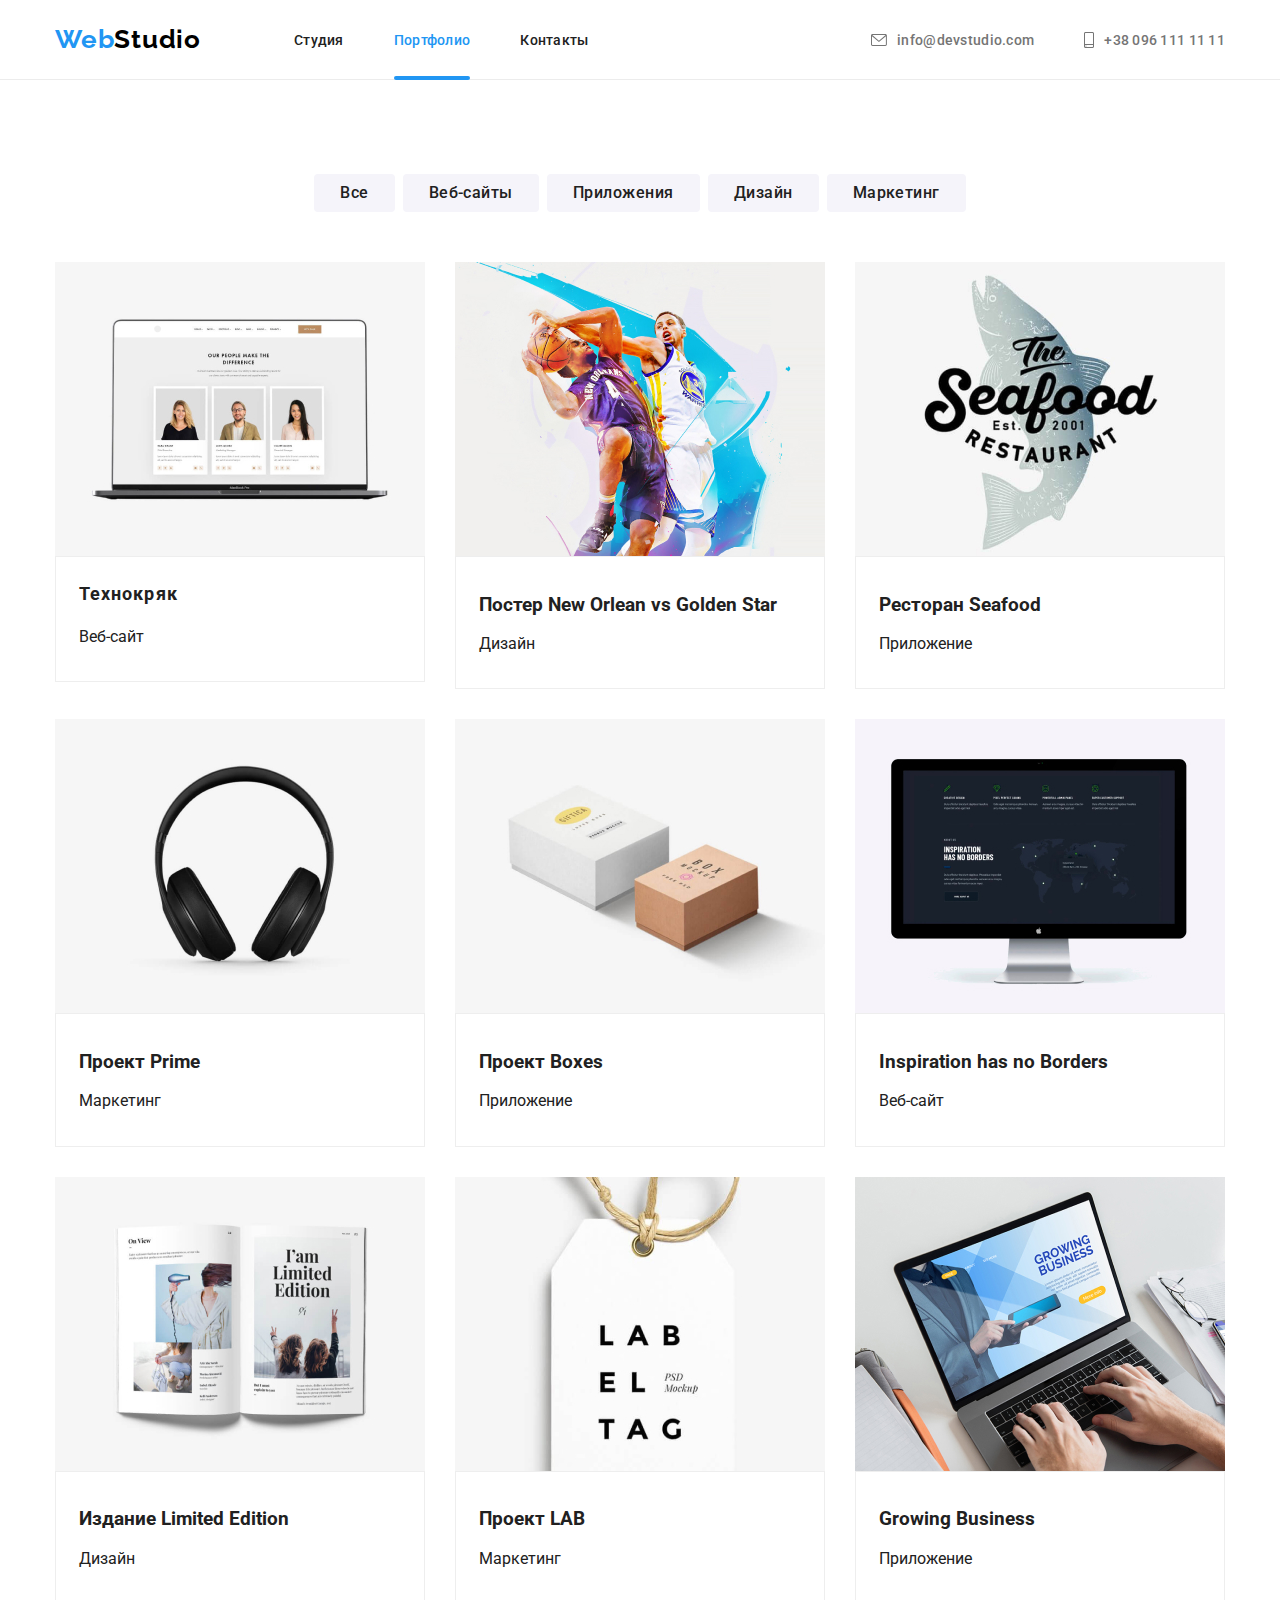
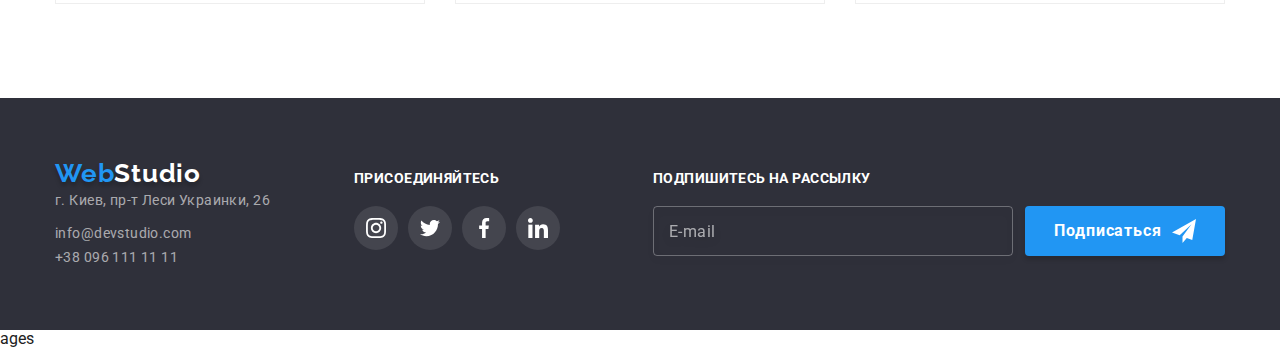
==== commit 308d7534: "Portfolio fix" ====
--- a/portfolio.html
+++ b/portfolio.html
@@ -27,12 +27,12 @@
             </a>
             <ul class="nav-area__list list">
               <li class="nav-area__item">
-                <a href="./index.html" class="nav-area__link nav-area__link--current link"
+                <a href="./index.html" class="nav-area__link link"
                   >Студия</a
                 >
               </li>
               <li class="nav-area__item">
-                <a href="./portfolio.html" class="nav-area__link link">Портфолио</a>
+                <a href="./portfolio.html" class="nav-area__link nav-area__link--current link">Портфолио</a>
               </li>
               <li class="nav-area__item">
                 <a href="#contacts" class="nav-area__link link">Контакты</a>
@@ -91,13 +91,14 @@
                 <div class="portfolio-link__image-box">
                   <img src="./images/tech.jpg" alt="tech" width="370" />
                   <div class="project-overlay">
-                    <p class="project-overlay_description">
-                      Технокряк это современная площадка распространения коронавируса. Компании
-                      используют эту платформу для цифрового шпионажа и атак на защищённые сервера
-                      конкурентов.
-                    </p>
-                  </div>
-                </div>
+                    <p class="project-overlay__description">
+                      Технокряк это современная площадка распространения коронавируса. Компании
+                      используют эту платформу для цифрового шпионажа и атак на защищённые сервера
+                      конкурентов.
+                    </p>
+                  </div>
+                </div>
+
                 <div class="project-card__description-box">
                   <h3 class="project-card__name">Технокряк</h3>
                   <p class="project-type card-description">Веб-сайт</p>
@@ -107,17 +108,17 @@
 
             <li class="project-card-list__item">
               <a href="" class="link portfolio-link">
-                <div class="project-image-box">
+                <div class="portfolio-link__image-box">
                   <img src="./images/poster.jpg" alt="poster" width="370" />
                   <div class="project-overlay">
-                    <p class="project-overlay-description">
-                      Технокряк это современная площадка распространения коронавируса. Компании
-                      используют эту платформу для цифрового шпионажа и атак на защищённые сервера
-                      конкурентов.
-                    </p>
-                  </div>
-                </div>
-                <div class="project-card-description">
+                    <p class="project-overlay__description">
+                      Технокряк это современная площадка распространения коронавируса. Компании
+                      используют эту платформу для цифрового шпионажа и атак на защищённые сервера
+                      конкурентов.
+                    </p>
+                  </div>
+                </div>
+                <div class="project-card__description-box">
                   <h3 class="project-name">Постер New Orlean vs Golden Star</h3>
                   <p class="project-type card-description">Дизайн</p>
                 </div>
@@ -125,17 +126,17 @@
             </li>
             <li class="project-card-list__item">
               <a href="" class="link portfolio-link">
-                <div class="project-image-box">
+                <div class="portfolio-link__image-box">
                   <img src="./images/seafood.jpg" alt="seafood" width="370" />
                   <div class="project-overlay">
-                    <p class="project-overlay-description">
-                      Технокряк это современная площадка распространения коронавируса. Компании
-                      используют эту платформу для цифрового шпионажа и атак на защищённые сервера
-                      конкурентов.
-                    </p>
-                  </div>
-                </div>
-                <div class="project-card-description">
+                    <p class="project-overlay__description">
+                      Технокряк это современная площадка распространения коронавируса. Компании
+                      используют эту платформу для цифрового шпионажа и атак на защищённые сервера
+                      конкурентов.
+                    </p>
+                  </div>
+                </div>
+                <div class="project-card__description-box">
                   <h3 class="project-name">Ресторан Seafood</h3>
                   <p class="project-type card-description">Приложение</p>
                 </div>
@@ -143,17 +144,17 @@
             </li>
             <li class="project-card-list__item">
               <a href="" class="link portfolio-link">
-                <div class="project-image-box">
+                <div class="portfolio-link__image-box">
                   <img src="./images/prime.jpg" alt="prime" width="370" />
                   <div class="project-overlay">
-                    <p class="project-overlay-description">
-                      Технокряк это современная площадка распространения коронавируса. Компании
-                      используют эту платформу для цифрового шпионажа и атак на защищённые сервера
-                      конкурентов.
-                    </p>
-                  </div>
-                </div>
-                <div class="project-card-description">
+                    <p class="project-overlay__description">
+                      Технокряк это современная площадка распространения коронавируса. Компании
+                      используют эту платформу для цифрового шпионажа и атак на защищённые сервера
+                      конкурентов.
+                    </p>
+                  </div>
+                </div>
+                <div class="project-card__description-box">
                   <h3 class="project-name">Проект Prime</h3>
                   <p class="project-type card-description">Маркетинг</p>
                 </div>
@@ -161,17 +162,17 @@
             </li>
             <li class="project-card-list__item">
               <a href="" class="link portfolio-link">
-                <div class="project-image-box">
+                <div class="portfolio-link__image-box">
                   <img src="./images/boxes.jpg" alt="boxes" width="370" />
                   <div class="project-overlay">
-                    <p class="project-overlay-description">
-                      Технокряк это современная площадка распространения коронавируса. Компании
-                      используют эту платформу для цифрового шпионажа и атак на защищённые сервера
-                      конкурентов.
-                    </p>
-                  </div>
-                </div>
-                <div class="project-card-description">
+                    <p class="project-overlay__description">
+                      Технокряк это современная площадка распространения коронавируса. Компании
+                      используют эту платформу для цифрового шпионажа и атак на защищённые сервера
+                      конкурентов.
+                    </p>
+                  </div>
+                </div>
+                <div class="project-card__description-box">
                   <h3 class="project-name">Проект Boxes</h3>
                   <p class="project-type card-description">Приложение</p>
                 </div>
@@ -179,17 +180,17 @@
             </li>
             <li class="project-card-list__item">
               <a href="" class="link portfolio-link">
-                <div class="project-image-box">
+                <div class="portfolio-link__image-box">
                   <img src="./images/inspir.jpg" alt="Inspiration" width="370" />
                   <div class="project-overlay">
-                    <p class="project-overlay-description">
-                      Технокряк это современная площадка распространения коронавируса. Компании
-                      используют эту платформу для цифрового шпионажа и атак на защищённые сервера
-                      конкурентов.
-                    </p>
-                  </div>
-                </div>
-                <div class="project-card-description">
+                    <p class="project-overlay__description">
+                      Технокряк это современная площадка распространения коронавируса. Компании
+                      используют эту платформу для цифрового шпионажа и атак на защищённые сервера
+                      конкурентов.
+                    </p>
+                  </div>
+                </div>
+                <div class="project-card__description-box">
                   <h3 class="project-name">Inspiration has no Borders</h3>
                   <p class="project-type card-description">Веб-сайт</p>
                 </div>
@@ -197,17 +198,17 @@
             </li>
             <li class="project-card-list__item">
               <a href="" class="link portfolio-link">
-                <div class="project-image-box">
+                <div class="portfolio-link__image-box">
                   <img src="./images/book.jpg" alt="book" width="370" />
                   <div class="project-overlay">
-                    <p class="project-overlay-description">
-                      Технокряк это современная площадка распространения коронавируса. Компании
-                      используют эту платформу для цифрового шпионажа и атак на защищённые сервера
-                      конкурентов.
-                    </p>
-                  </div>
-                </div>
-                <div class="project-card-description">
+                    <p class="project-overlay__description">
+                      Технокряк это современная площадка распространения коронавируса. Компании
+                      используют эту платформу для цифрового шпионажа и атак на защищённые сервера
+                      конкурентов.
+                    </p>
+                  </div>
+                </div>
+                <div class="project-card__description-box">
                   <h3 class="project-name">Издание Limited Edition</h3>
                   <p class="project-type card-description">Дизайн</p>
                 </div>
@@ -215,17 +216,17 @@
             </li>
             <li class="project-card-list__item">
               <a href="" class="link portfolio-link">
-                <div class="project-image-box">
+                <div class="portfolio-link__image-box">
                   <img src="./images/lab.jpg" alt="LAB" width="370" />
                   <div class="project-overlay">
-                    <p class="project-overlay-description">
-                      Технокряк это современная площадка распространения коронавируса. Компании
-                      используют эту платформу для цифрового шпионажа и атак на защищённые сервера
-                      конкурентов.
-                    </p>
-                  </div>
-                </div>
-                <div class="project-card-description">
+                    <p class="project-overlay__description">
+                      Технокряк это современная площадка распространения коронавируса. Компании
+                      используют эту платформу для цифрового шпионажа и атак на защищённые сервера
+                      конкурентов.
+                    </p>
+                  </div>
+                </div>
+                <div class="project-card__description-box">
                   <h3 class="project-name">Проект LAB</h3>
                   <p class="project-type card-description">Маркетинг</p>
                 </div>
@@ -233,17 +234,17 @@
             </li>
             <li class="project-card-list__item">
               <a href="" class="link portfolio-link">
-                <div class="project-image-box">
+                <div class="portfolio-link__image-box">
                   <img src="./images/grow.jpg" alt="Growing" width="370" />
                   <div class="project-overlay">
-                    <p class="project-overlay-description">
-                      Технокряк это современная площадка распространения коронавируса. Компании
-                      используют эту платформу для цифрового шпионажа и атак на защищённые сервера
-                      конкурентов.
-                    </p>
-                  </div>
-                </div>
-                <div class="project-card-description">
+                    <p class="project-overlay__description">
+                      Технокряк это современная площадка распространения коронавируса. Компании
+                      используют эту платформу для цифрового шпионажа и атак на защищённые сервера
+                      конкурентов.
+                    </p>
+                  </div>
+                </div>
+                <div class="project-card__description-box">
                   <h3 class="project-name">Growing Business</h3>
                   <p class="project-type card-description">Приложение</p>
                 </div>
--- a/sass/main.css
+++ b/sass/main.css
@@ -12,6 +12,7 @@
   --hero-button-hover: #188ce8;
   --icon-body-grey: #afb1b8;
   --hero-background-grey: #c4c4c4;
+  --apply-description-background: rgba(47, 48, 58, 0.8);
   --subscribe-input-border: rgba(255, 255, 255, 0.3);
   --timing-function: cubic-bezier(0.4, 0, 0.2, 1);
   --modal-background: rgba(0, 0, 0, 0.2);
@@ -53,7 +54,7 @@
 }
 
 body {
-  font-family: Roboto, 'Open Sans', 'Helvetica Neue', sans-serif;
+  font-family: Roboto, "Open Sans", "Helvetica Neue", sans-serif;
   color: var(--common-color);
   background-color: var(--white);
   padding-top: 80px;
@@ -76,7 +77,7 @@
   margin: 0 auto;
 }
 
-.details__item-title, .service-list__item-title, .footer-connect-title {
+.footer-connect-title, .service-list__item-title, .details__item-title {
   font-weight: 700;
   font-size: 14px;
   line-height: 1.143;
@@ -85,7 +86,7 @@
   margin-top: 0;
 }
 
-.details__item-description, .agreements-checkbox__title {
+.agreements-checkbox__title, .details__item-description {
   font-size: 14px;
   line-height: 1.714;
   letter-spacing: 0.03em;
@@ -94,7 +95,7 @@
   margin-bottom: 0;
 }
 
-.team-list__team-position, .project-card__type {
+.project-card__type, .team-list__team-position {
   font-size: 16px;
   letter-spacing: 0.03em;
   color: var(--grey);
@@ -113,7 +114,6 @@
 .logo-st--theme--header {
   color: var(--black);
 }
-
 .logo-st--theme--footer {
   color: var(--white);
 }
@@ -121,10 +121,8 @@
 .nav-area__logo {
   margin-right: 93px;
   opacity: 1;
-  -webkit-transition: opacity 250ms var(--timing-function);
   transition: opacity 250ms var(--timing-function);
 }
-
 .nav-area__logo:hover, .nav-area__logo:focus {
   opacity: 0.7;
 }
@@ -143,18 +141,13 @@
   z-index: 100;
   top: 0;
 }
-
 .header-block__wrapper {
-  display: -webkit-box;
-  display: -ms-flexbox;
-  display: flex;
-  -webkit-box-align: center;
-      -ms-flex-align: center;
-          align-items: center;
+  display: flex;
+  align-items: center;
 }
 
 /* Main Menu And Header Contacts Font */
-.nav-area__link, .mail-phone__link {
+.mail-phone__link, .nav-area__link {
   font-family: inherit;
   font-weight: 500;
   font-size: 14px;
@@ -166,41 +159,29 @@
 
 /* Main Menu */
 .nav-area {
-  display: -webkit-box;
-  display: -ms-flexbox;
-  display: flex;
-  -webkit-box-align: center;
-      -ms-flex-align: center;
-          align-items: center;
+  display: flex;
+  align-items: center;
 }
 
 .nav-area__list {
-  display: -webkit-box;
-  display: -ms-flexbox;
-  display: flex;
-  -webkit-box-align: center;
-      -ms-flex-align: center;
-          align-items: center;
+  display: flex;
+  align-items: center;
 }
 
 .nav-area__link {
   position: relative;
   color: var(--common-color);
   display: inline-block;
-  -webkit-transition: color 250ms var(--timing-function);
   transition: color 250ms var(--timing-function);
 }
-
 .nav-area__link:hover, .nav-area__link:focus {
   color: var(--brand-blue-color);
 }
-
 .nav-area__link--current {
   color: var(--brand-blue-color);
 }
-
 .nav-area__link::after, .nav-area__link--current::after {
-  content: '';
+  content: "";
   display: block;
   width: 100%;
   background-color: var(--brand-blue-color);
@@ -208,22 +189,14 @@
   border-radius: 2px;
   position: absolute;
   bottom: -1px;
-  -webkit-transform: scalex(0%);
-          transform: scalex(0%);
-  -webkit-transition: -webkit-transform 250ms var(--timing-function);
-  transition: -webkit-transform 250ms var(--timing-function);
+  transform: scalex(0%);
   transition: transform 250ms var(--timing-function);
-  transition: transform 250ms var(--timing-function), -webkit-transform 250ms var(--timing-function);
-}
-
+}
 .nav-area__link--current::after {
-  -webkit-transform: scalex(100%);
-          transform: scalex(100%);
-}
-
+  transform: scalex(100%);
+}
 .nav-area__link:hover::after, .nav-area__link:focus::after {
-  -webkit-transform: scalex(100%);
-          transform: scalex(100%);
+  transform: scalex(100%);
 }
 
 .nav-area__item:not(:last-child) {
@@ -232,27 +205,17 @@
 
 /* Header Contacts */
 .mail-phone {
-  display: -webkit-box;
-  display: -ms-flexbox;
-  display: flex;
-  -webkit-box-align: center;
-      -ms-flex-align: center;
-          align-items: center;
+  display: flex;
+  align-items: center;
   margin-left: auto;
 }
 
 .mail-phone__link {
-  display: -webkit-box;
-  display: -ms-flexbox;
-  display: flex;
-  -webkit-box-align: center;
-      -ms-flex-align: center;
-          align-items: center;
+  display: flex;
+  align-items: center;
   color: var(--grey);
-  -webkit-transition: color 250ms var(--timing-function);
   transition: color 250ms var(--timing-function);
 }
-
 .mail-phone__link:hover, .mail-phone__link:focus {
   color: var(--brand-blue-color);
 }
@@ -280,12 +243,11 @@
 
 .hero__background {
   margin: 0 auto;
-  max-width: 1600px;
+  max-width: 100%;
   height: 600px;
   padding-top: 200px;
   padding-bottom: 200px;
   background-color: var(--hero-background-grey);
-  background-image: -webkit-gradient(linear, left top, left bottom, from(var(--hero-overlay)), to(var(--hero-overlay))), url(../images/background.jpg);
   background-image: linear-gradient(var(--hero-overlay), var(--hero-overlay)), url(../images/background.jpg);
   background-size: cover;
   background-position: center;
@@ -302,55 +264,40 @@
 }
 
 .details__list {
-  display: -webkit-box;
-  display: -ms-flexbox;
   display: flex;
 }
 
 .details__item {
   max-width: 270px;
 }
-
 .details__item:not(:last-child) {
   margin-right: 30px;
 }
-
 .details__item-title {
   display: inline-block;
   margin-bottom: 10px;
 }
-
 .details__item-icon-block {
-  display: -webkit-box;
-  display: -ms-flexbox;
   display: flex;
   margin-bottom: 30px;
   height: 120px;
   background-color: var(--background-grey);
   border-radius: 4px;
 }
-
 .details__item-icon {
   margin: auto;
 }
 
 .service-list {
-  display: -webkit-box;
-  display: -ms-flexbox;
-  display: flex;
-  -webkit-box-align: start;
-      -ms-flex-align: start;
-          align-items: flex-start;
-}
-
+  display: flex;
+  align-items: flex-start;
+}
 .service-list__item {
   position: relative;
 }
-
 .service-list__item:not(:last-child) {
   margin-right: 30px;
 }
-
 .service-list__item-title {
   position: absolute;
   bottom: 0;
@@ -368,23 +315,17 @@
 }
 
 .team-list {
-  display: -webkit-box;
-  display: -ms-flexbox;
-  display: flex;
-  -webkit-box-align: start;
-      -ms-flex-align: start;
-          align-items: flex-start;
+  display: flex;
+  align-items: flex-start;
 }
 
 .team-list__item {
   max-width: 270px;
   background-color: var(--white);
-  -webkit-box-shadow: var(--team-item-shadow);
-          box-shadow: var(--team-item-shadow);
+  box-shadow: var(--team-item-shadow);
   border-bottom-right-radius: 4px;
   border-bottom-left-radius: 4px;
 }
-
 .team-list__item:not(:last-child) {
   margin-right: 30px;
 }
@@ -410,8 +351,6 @@
 }
 
 .customer-list {
-  display: -webkit-box;
-  display: -ms-flexbox;
   display: flex;
 }
 
@@ -420,18 +359,14 @@
 }
 
 .customer-link {
-  display: -webkit-box;
-  display: -ms-flexbox;
   display: flex;
   height: 92px;
   width: 170px;
   border: 1px solid var(--icon-body-grey);
   border-radius: 4px;
   fill: var(--icon-body-grey);
-  -webkit-transition: border-color 250ms var(--timing-function), fill 250ms var(--timing-function);
   transition: border-color 250ms var(--timing-function), fill 250ms var(--timing-function);
 }
-
 .customer-link:hover, .customer-link:focus {
   border-color: var(--brand-blue-color);
   fill: var(--brand-blue-color);
@@ -444,37 +379,25 @@
 .portfolio-link {
   display: block;
   color: inherit;
-  -webkit-transition: -webkit-box-shadow 250ms var(--timing-function);
-  transition: -webkit-box-shadow 250ms var(--timing-function);
   transition: box-shadow 250ms var(--timing-function);
-  transition: box-shadow 250ms var(--timing-function), -webkit-box-shadow 250ms var(--timing-function);
-}
-
+}
 .portfolio-link:hover, .portfolio-link:focus {
-  -webkit-box-shadow: var(--project-cards-shadow);
-          box-shadow: var(--project-cards-shadow);
+  box-shadow: var(--project-cards-shadow);
 }
 
 .project-card-list {
-  display: -webkit-box;
-  display: -ms-flexbox;
-  display: flex;
-  -webkit-box-align: start;
-      -ms-flex-align: start;
-          align-items: flex-start;
-  -ms-flex-wrap: wrap;
-      flex-wrap: wrap;
+  display: flex;
+  align-items: flex-start;
+  flex-wrap: wrap;
 }
 
 .project-card-list__item {
   width: 370px;
 }
-
 .project-card-list__item:not(:nth-child(3n)) {
   margin-right: 30px;
 }
-
-.project-card-list__item:not(:nth-last-child(-n + 3)) {
+.project-card-list__item:not(:nth-last-child(-n+3)) {
   margin-bottom: 30px;
 }
 
@@ -492,30 +415,18 @@
   position: absolute;
   top: 0;
   left: 0;
-  display: -webkit-box;
-  display: -ms-flexbox;
-  display: flex;
-  -webkit-box-align: center;
-      -ms-flex-align: center;
-          align-items: center;
+  display: flex;
+  align-items: center;
   width: 100%;
   height: 100%;
   padding: 24px;
   background-color: var(--brand-blue-color-overlay);
-  -webkit-transform: translatey(100%);
-          transform: translatey(100%);
-  -webkit-transition: -webkit-transform 250ms var(--timing-function);
-  transition: -webkit-transform 250ms var(--timing-function);
+  transform: translatey(100%);
   transition: transform 250ms var(--timing-function);
-  transition: transform 250ms var(--timing-function), -webkit-transform 250ms var(--timing-function);
-}
-
-.project-card:hover .project-overlay,
-.project-card:focus .project-overlay {
-  -webkit-transform: translatey(0);
-          transform: translatey(0);
-}
-
+}
+.portfolio-link:hover .project-overlay, .portfolio-link:focus .project-overlay {
+  transform: translatey(0);
+}
 .project-overlay__description {
   font-size: 18px;
   line-height: 1.555;
@@ -546,28 +457,19 @@
   padding-top: 60px;
   padding-bottom: 60px;
 }
-
 .footer-block__wrapper {
-  display: -webkit-box;
-  display: -ms-flexbox;
   display: flex;
 }
 
 .ftr-logo-adr .subscribe {
-  display: -webkit-box;
-  display: -ms-flexbox;
-  display: flex;
-  -webkit-box-orient: vertical;
-  -webkit-box-direction: normal;
-      -ms-flex-direction: column;
-          flex-direction: column;
-  -ms-flex-preferred-size: 100%;
-      flex-basis: 100%;
+  display: flex;
+  flex-direction: column;
+  flex-basis: 100%;
 }
 
 .ftr-logo-adr,
 .social-network {
-  max-width: 270px;
+  width: 270px;
 }
 
 .ftr-logo-adr--pos,
@@ -575,7 +477,7 @@
   margin-right: 30px;
 }
 
-.addres-block, .footer-contacts__link {
+.footer-contacts__link, .addres-block {
   font-style: normal;
   font-size: 14px;
   line-height: 1.714;
@@ -590,10 +492,8 @@
 .footer-contacts__link {
   font-family: inherit;
   color: var(--footer-contacts);
-  -webkit-transition: color 250ms var(--timing-function);
   transition: color 250ms var(--timing-function);
 }
-
 .footer-contacts__link:hover, .footer-contacts__link:focus {
   color: var(--white);
 }
@@ -615,69 +515,46 @@
 }
 
 .subscribe__form-interaction {
-  display: -webkit-box;
-  display: -ms-flexbox;
-  display: flex;
-  -webkit-box-pack: end;
-      -ms-flex-pack: end;
-          justify-content: flex-end;
+  display: flex;
+  justify-content: flex-end;
   width: 100%;
 }
 
 .subscribe__input {
-  display: -webkit-box;
-  display: -ms-flexbox;
-  display: flex;
-  -webkit-box-align: center;
-      -ms-flex-align: center;
-          align-items: center;
-  -ms-flex-preferred-size: 100%;
-      flex-basis: 100%;
+  display: flex;
+  align-items: center;
+  width: 360px;
   height: 50px;
   padding: 15px;
   color: var(--white);
   background-color: transparent;
   border-radius: 4px;
   border: 1px solid var(--subscribe-input-border);
-  -webkit-filter: drop-shadow(var(--hero-button-shadow));
-          filter: drop-shadow(var(--hero-button-shadow));
+  filter: drop-shadow(var(--hero-button-shadow));
   cursor: pointer;
-  -webkit-transition: border-color 250ms var(--timing-function);
   transition: border-color 250ms var(--timing-function);
 }
-
 .subscribe__input--pos {
   margin-right: 12px;
 }
-
-.subscribe__input::-webkit-input-placeholder {
+.subscribe__input::-moz-placeholder {
   color: var(--footer-contacts);
   font-size: 16px;
   line-height: 1.25;
   letter-spacing: 0.03em;
 }
-
 .subscribe__input:-ms-input-placeholder {
   color: var(--footer-contacts);
   font-size: 16px;
   line-height: 1.25;
   letter-spacing: 0.03em;
 }
-
-.subscribe__input::-ms-input-placeholder {
-  color: var(--footer-contacts);
-  font-size: 16px;
-  line-height: 1.25;
-  letter-spacing: 0.03em;
-}
-
 .subscribe__input::placeholder {
   color: var(--footer-contacts);
   font-size: 16px;
   line-height: 1.25;
   letter-spacing: 0.03em;
 }
-
 .subscribe__input:hover, .subscribe__input:focus {
   border-color: var(--icon-body-grey);
 }
@@ -689,31 +566,20 @@
   text-align: center;
   letter-spacing: 0.03em;
 }
-
 .section__title--pos {
   margin-top: 0;
   margin-bottom: 50px;
 }
 
 .soc-list__team-list {
-  display: -webkit-box;
-  display: -ms-flexbox;
-  display: flex;
-  -webkit-box-align: center;
-      -ms-flex-align: center;
-          align-items: center;
-  -webkit-box-pack: center;
-      -ms-flex-pack: center;
-          justify-content: center;
+  display: flex;
+  align-items: center;
+  justify-content: center;
 }
 
 .soc-list__footer-list {
-  display: -webkit-box;
-  display: -ms-flexbox;
-  display: flex;
-  -webkit-box-align: start;
-      -ms-flex-align: start;
-          align-items: flex-start;
+  display: flex;
+  align-items: flex-start;
 }
 
 .soc-list__item:not(:last-child) {
@@ -721,26 +587,20 @@
 }
 
 .soc-list__link {
-  display: -webkit-box;
-  display: -ms-flexbox;
   display: flex;
   width: 44px;
   height: 44px;
   border-radius: 50%;
-  -webkit-transition: background-color 250ms var(--timing-function), fill 250ms var(--timing-function);
   transition: background-color 250ms var(--timing-function), fill 250ms var(--timing-function);
 }
-
 .soc-list__link--team {
   background-color: transparent;
   fill: var(--icon-body-grey);
 }
-
 .soc-list__link--footer {
   background-color: var(--footer-soc-icon);
   fill: var(--white);
 }
-
 .soc-list__link:hover, .soc-list__link:focus {
   background-color: var(--brand-blue-color);
   fill: var(--white);
@@ -750,7 +610,7 @@
   margin: auto;
 }
 
-.order-btn, .filter-button {
+.filter-button, .order-btn {
   font-size: 16px;
   text-align: center;
   font-family: inherit;
@@ -765,53 +625,37 @@
   letter-spacing: 0.06em;
   color: var(--white);
   background-color: var(--brand-blue-color);
-  -webkit-box-shadow: var(--hero-button-shadow);
-          box-shadow: var(--hero-button-shadow);
+  box-shadow: var(--hero-button-shadow);
   min-width: 200px;
-  -webkit-transition: background-color 250ms var(--timing-function);
   transition: background-color 250ms var(--timing-function);
 }
-
 .order-btn:hover, .order-btn:focus {
   background-color: var(--hero-button-hover);
 }
-
 .order-btn__hero-modal {
   display: block;
   padding: 10px 32px;
 }
-
 .order-btn__hero {
   margin: 0 auto;
 }
-
 .order-btn__subscribe {
-  display: -webkit-box;
-  display: -ms-flexbox;
-  display: flex;
-  -webkit-box-align: center;
-      -ms-flex-align: center;
-          align-items: center;
-  -webkit-box-pack: center;
-      -ms-flex-pack: center;
-          justify-content: center;
+  display: flex;
+  align-items: center;
+  justify-content: center;
   padding: 10px;
 }
-
 .order-btn__subscribe-title {
   margin-right: 10px;
 }
-
 .order-btn__subscribe-icon {
   fill: currentColor;
 }
-
 .order-btn__modal-form {
   position: absolute;
   bottom: 0;
   left: 50%;
-  -webkit-transform: translateX(-50%);
-          transform: translateX(-50%);
+  transform: translateX(-50%);
 }
 
 .filter-button {
@@ -821,46 +665,28 @@
   color: var(--common-color);
   background-color: var(--background-grey);
   padding: 6px 26px;
-  -webkit-transition: background-color 250ms var(--timing-function), color 250ms var(--timing-function), -webkit-box-shadow 250ms var(--timing-function);
-  transition: background-color 250ms var(--timing-function), color 250ms var(--timing-function), -webkit-box-shadow 250ms var(--timing-function);
   transition: background-color 250ms var(--timing-function), color 250ms var(--timing-function), box-shadow 250ms var(--timing-function);
-  transition: background-color 250ms var(--timing-function), color 250ms var(--timing-function), box-shadow 250ms var(--timing-function), -webkit-box-shadow 250ms var(--timing-function);
-}
-
+}
 .filter-button:hover, .filter-button:focus {
   color: var(--white);
   background-color: var(--brand-blue-color);
-  -webkit-box-shadow: var(--project-button-shadow);
-          box-shadow: var(--project-button-shadow);
+  box-shadow: var(--project-button-shadow);
 }
 
 .filter-button-list {
-  display: -webkit-box;
-  display: -ms-flexbox;
-  display: flex;
-  -webkit-box-align: center;
-      -ms-flex-align: center;
-          align-items: center;
-  -webkit-box-pack: center;
-      -ms-flex-pack: center;
-          justify-content: center;
+  display: flex;
+  align-items: center;
+  justify-content: center;
   margin-bottom: 50px;
 }
-
 .filter-button-list__item:not(:last-child) {
   margin-right: 8px;
 }
 
 .close-button {
-  display: -webkit-box;
-  display: -ms-flexbox;
-  display: flex;
-  -webkit-box-align: center;
-      -ms-flex-align: center;
-          align-items: center;
-  -webkit-box-pack: center;
-      -ms-flex-pack: center;
-          justify-content: center;
+  display: flex;
+  align-items: center;
+  justify-content: center;
   width: 30px;
   height: 30px;
   padding: 3px;
@@ -868,21 +694,17 @@
   background-color: var(--white);
   border-radius: 50%;
   border: 1px solid var(--modal-close-button-border);
-  -webkit-transition: fill 250ms var(--timing-function);
   transition: fill 250ms var(--timing-function);
   cursor: pointer;
 }
-
 .close-button:hover, .close-button:focus {
   fill: var(--brand-blue-color);
 }
-
 .close-button__modal {
   position: absolute;
   top: 8px;
   right: 8px;
 }
-
 .close-button__icon {
   margin: auto;
 }
@@ -896,7 +718,6 @@
   height: 100%;
   background-color: var(--modal-background);
   opacity: 1;
-  -webkit-transition: opacity 250ms var(--timing-function), visibility 250ms var(--timing-function);
   transition: opacity 250ms var(--timing-function), visibility 250ms var(--timing-function);
 }
 
@@ -910,25 +731,19 @@
   position: absolute;
   top: 50%;
   left: 50%;
-  -webkit-transform: translate(-50%, -50%) scale(1);
-          transform: translate(-50%, -50%) scale(1);
+  transform: translate(-50%, -50%) scale(1);
   height: 581px;
   min-width: 528px;
   width: auto;
   padding: 40px;
   background-color: var(--white);
   border-radius: 4px;
-  -webkit-box-shadow: var(--modal-box-shadow);
-          box-shadow: var(--modal-box-shadow);
-  -webkit-transition: -webkit-transform 250ms var(--timing-function);
-  transition: -webkit-transform 250ms var(--timing-function);
+  box-shadow: var(--modal-box-shadow);
   transition: transform 250ms var(--timing-function);
-  transition: transform 250ms var(--timing-function), -webkit-transform 250ms var(--timing-function);
 }
 
 .backdrop.is-hidden .modal {
-  -webkit-transform: translate(-50%, -50%) scale(0.9);
-          transform: translate(-50%, -50%) scale(0.9);
+  transform: translate(-50%, -50%) scale(0.9);
 }
 
 .modal-form {
@@ -956,7 +771,7 @@
   color: var(--grey);
 }
 
-.form-field__input, .form-field__textarea-input {
+.form-field__textarea-input, .form-field__input {
   display: block;
   width: 100%;
   padding: 12px 16px;
@@ -964,7 +779,6 @@
   border: 1px solid var(--modal-form-input-border);
   border-radius: 4px;
   outline: none;
-  -webkit-transition: border-color 250ms var(--timing-function);
   transition: border-color 250ms var(--timing-function);
 }
 
@@ -972,15 +786,24 @@
   height: 40px;
   padding-left: 42px;
 }
-
 .form-field__input:hover, .form-field__input:focus {
   border-color: var(--brand-blue-color);
 }
-
+.form-field__input:required:focus:not(:-moz-placeholder-shown):valid {
+  border-color: var(--valid-form-input);
+}
+.form-field__input:required:focus:not(:-ms-input-placeholder):valid {
+  border-color: var(--valid-form-input);
+}
 .form-field__input:required:focus:not(:placeholder-shown):valid {
   border-color: var(--valid-form-input);
 }
-
+.form-field__input:required:focus:not(:-moz-placeholder-shown):invalid {
+  border-color: var(--invalid-form-input);
+}
+.form-field__input:required:focus:not(:-ms-input-placeholder):invalid {
+  border-color: var(--invalid-form-input);
+}
 .form-field__input:required:focus:not(:placeholder-shown):invalid {
   border-color: var(--invalid-form-input);
 }
@@ -999,15 +822,11 @@
   position: absolute;
   top: 50%;
   left: 21px;
-  -webkit-transform: translate(-50%, -50%);
-          transform: translate(-50%, -50%);
+  transform: translate(-50%, -50%);
   color: inherit;
-  -webkit-transition: fill 250ms var(--timing-function);
   transition: fill 250ms var(--timing-function);
 }
-
-.form-field__input:hover + .form-field__icon,
-.form-field__input:focus + .form-field__icon {
+.form-field__input:hover + .form-field__icon, .form-field__input:focus + .form-field__icon {
   fill: var(--brand-blue-color);
 }
 
@@ -1017,84 +836,56 @@
 
 .form-field__textarea-input {
   height: 120px;
-  resize: horizontal;
+  resize: none;
   min-width: 100%;
 }
-
 .form-field__textarea-input:hover, .form-field__textarea-input:focus {
   border-color: var(--brand-blue-color);
 }
-
-.form-field__textarea-input::-webkit-input-placeholder {
+.form-field__textarea-input::-moz-placeholder {
   color: var(--modal-form-placeholder-color);
 }
-
 .form-field__textarea-input:-ms-input-placeholder {
   color: var(--modal-form-placeholder-color);
 }
-
-.form-field__textarea-input::-ms-input-placeholder {
-  color: var(--modal-form-placeholder-color);
-}
-
 .form-field__textarea-input::placeholder {
   color: var(--modal-form-placeholder-color);
 }
 
 .agreements-checkbox {
-  display: -webkit-box;
-  display: -ms-flexbox;
-  display: flex;
-  -webkit-box-align: center;
-      -ms-flex-align: center;
-          align-items: center;
-  -webkit-box-pack: start;
-      -ms-flex-pack: start;
-          justify-content: start;
+  display: flex;
+  align-items: center;
+  justify-content: start;
   cursor: pointer;
 }
 
 .agreements-checkbox__title-link {
   color: var(--brand-blue-color);
   opacity: 1;
-  -webkit-transition: opacity 250ms var(--timing-function);
   transition: opacity 250ms var(--timing-function);
 }
-
 .agreements-checkbox__title-link:hover, .agreements-checkbox__title-link:focus {
   opacity: 0.7;
 }
 
 .agreements-checkbox__pointer {
-  display: -webkit-box;
-  display: -ms-flexbox;
-  display: flex;
-  -webkit-box-align: center;
-      -ms-flex-align: center;
-          align-items: center;
-  -webkit-box-pack: center;
-      -ms-flex-pack: center;
-          justify-content: center;
+  display: flex;
+  align-items: center;
+  justify-content: center;
   width: 16px;
   height: 15px;
   margin-right: 8px;
   background-color: var(--white);
   border: 2px solid var(--common-color);
-  -webkit-box-sizing: border-box;
-          box-sizing: border-box;
+  box-sizing: border-box;
   border-radius: 2px;
   fill: var(--white);
-  -webkit-transition: background-color 250ms var(--timing-function), border-color 250ms var(--timing-function);
   transition: background-color 250ms var(--timing-function), border-color 250ms var(--timing-function);
 }
-
-.agreements-checkbox__pointer:hover,
-.agreements-checkbox__input:focus + .agreements-checkbox__pointer {
+.agreements-checkbox__pointer:hover, .agreements-checkbox__input:focus + .agreements-checkbox__pointer {
   border-color: var(--brand-blue-color);
 }
-
 .agreements-checkbox__input:checked + .agreements-checkbox__pointer {
   background-color: var(--brand-blue-color);
   border-color: var(--brand-blue-color);
-}
-/*# sourceMappingURL=main.css.map */+}/*# sourceMappingURL=main.css.map */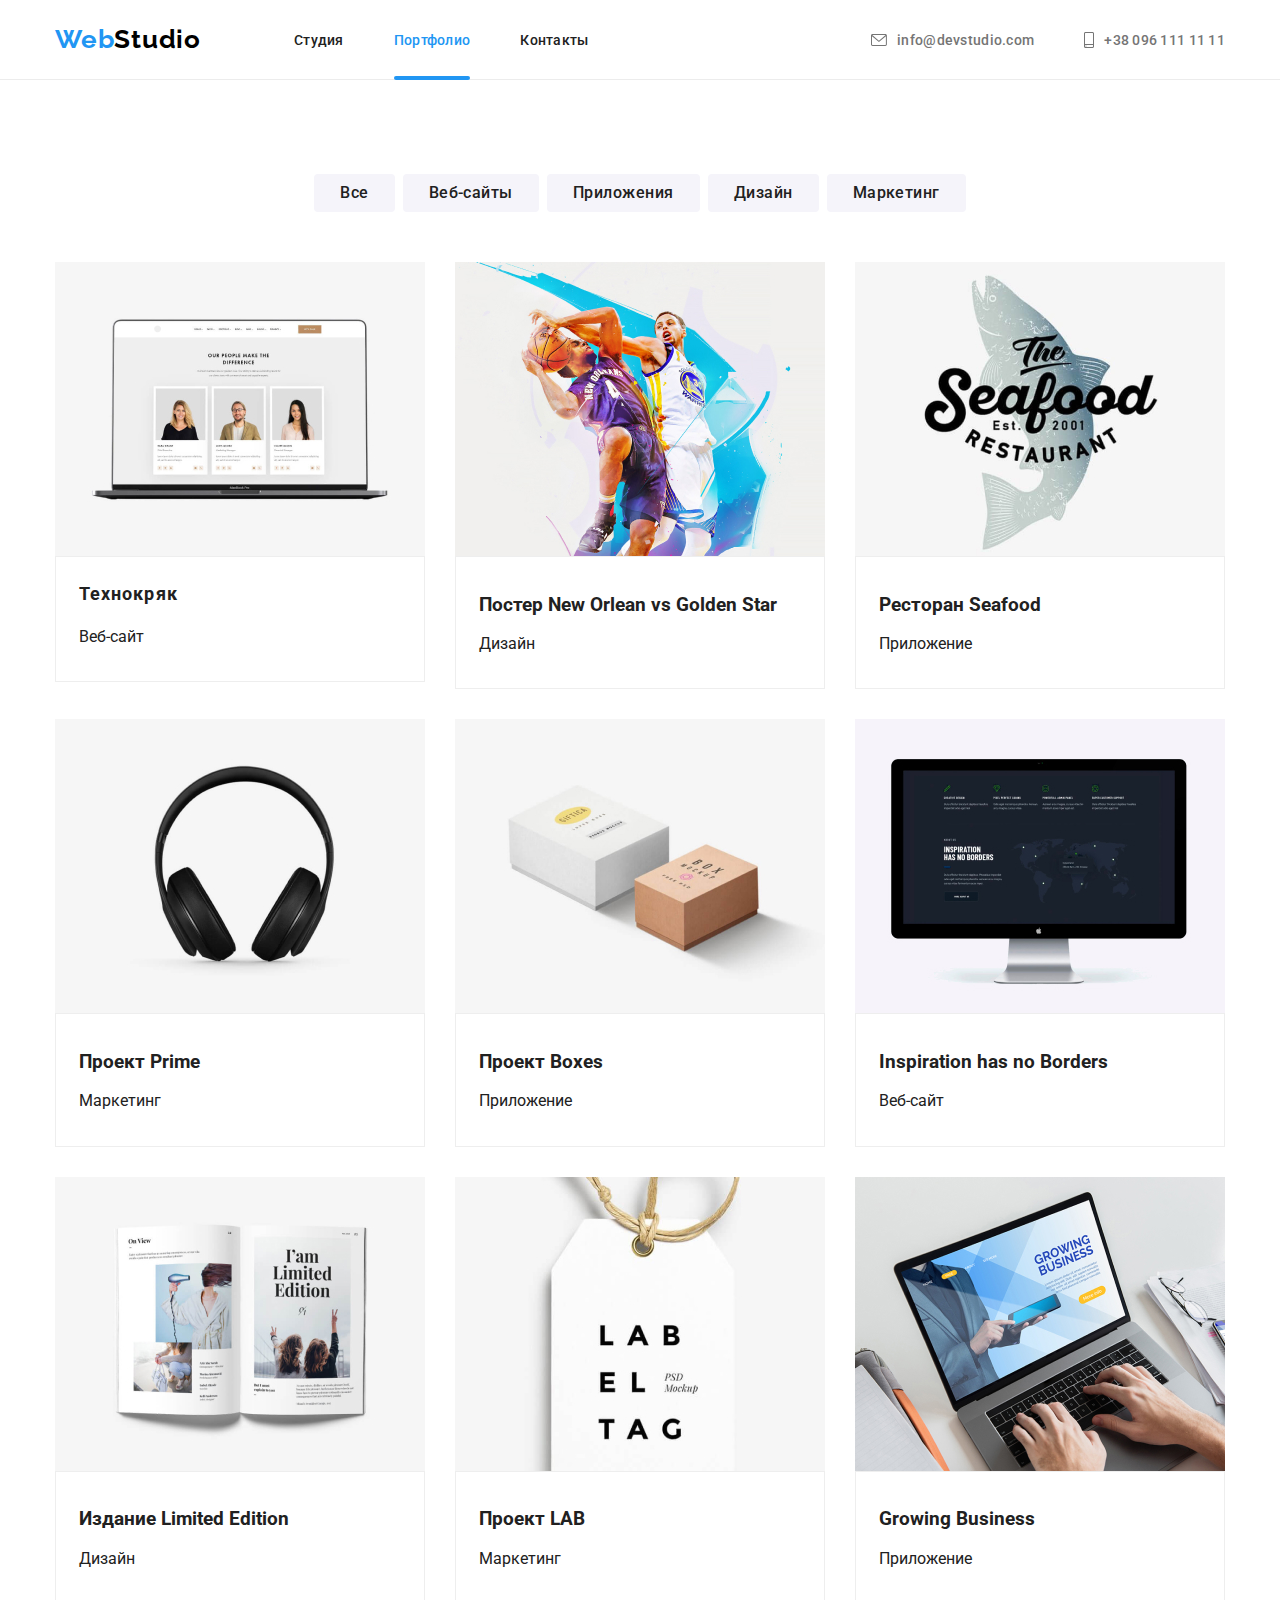
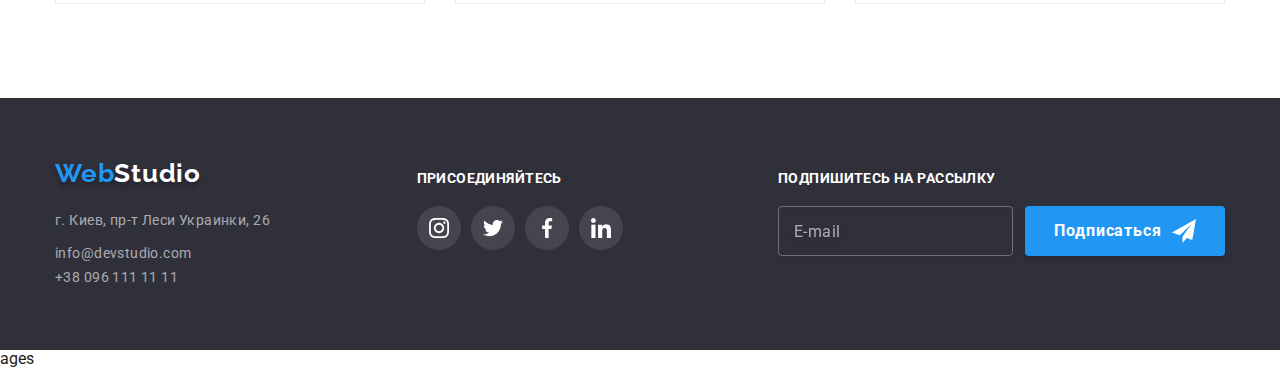
==== commit 035f5207: "fix ftr" ====
--- a/portfolio.html
+++ b/portfolio.html
@@ -14,7 +14,7 @@
       rel="stylesheet"
       href="https://cdnjs.cloudflare.com/ajax/libs/modern-normalize/1.0.0/modern-normalize.min.css"
     />
-    <link rel="stylesheet" href="./sass/main.css" />
+    <link rel="stylesheet" href="./css/main.min.css" />
   </head>
 
   <body>
--- a/css/main.min.css
+++ b/css/main.min.css
@@ -0,0 +1 @@
+:root{--brand-blue-color: #2196f3;--brand-blue-color-overlay: rgba(33, 150, 243, 0.9);--black: #000000;--common-color: #212121;--grey: #757575;--white: #ffffff;--background-black: #2f303a;--background-grey: #f5f4fa;--card-border-grey: #eeeeee;--header-underline: #ececec;--hero-button-hover: #188ce8;--icon-body-grey: #afb1b8;--hero-background-grey: #c4c4c4;--apply-description-background: rgba(47, 48, 58, 0.8);--subscribe-input-border: rgba(255, 255, 255, 0.3);--timing-function: cubic-bezier(0.4, 0, 0.2, 1);--modal-background: rgba(0, 0, 0, 0.2);--modal-close-button-border: rgba(0, 0, 0, 0.1);--modal-form-input-border: rgba(33, 33, 33, 0.2);--modal-form-placeholder-color: rgba(117, 117, 117, 0.5);--modal-box-shadow: 0px 1px 3px rgba(0, 0, 0, 0.12), 0px 1px 1px rgba(0, 0, 0, 0.14), 0px 2px 1px rgba(0, 0, 0, 0.2);--hero-overlay: rgba(47, 48, 58, 0.4);--footer-contacts: rgba(255, 255, 255, 0.6);--footer-soc-icon: rgba(255, 255, 255, 0.1);--footer-logo-shadow: 0px 4px 4px rgba(0, 0, 0, 0.25);--hero-button-shadow: 0px 4px 4px rgba(0, 0, 0, 0.15);--project-cards-shadow: 0px 1px 1px rgba(0, 0, 0, 0.12), 0px 4px 4px rgba(0, 0, 0, 0.06), 1px 4px 6px rgba(0, 0, 0, 0.16);--project-button-shadow: 0px 3px 1px rgba(0, 0, 0, 0.1), 0px 1px 2px rgba(0, 0, 0, 0.08), 0px 2px 2px rgba(0, 0, 0, 0.12);--team-item-shadow: 0px 1px 3px rgba(0, 0, 0, 0.12), 0px 1px 1px rgba(0, 0, 0, 0.14), 0px 2px 1px rgba(0, 0, 0, 0.2);--timing-function: cubic-bezier(0.4, 0, 0.2, 1)}.hide-head{position:absolute;width:1px;height:1px;margin:-1px;border:0;padding:0;white-space:nowrap;-webkit-clip-path:inset(100%);clip-path:inset(100%);clip:rect(0 0 0 0);overflow:hidden}img{display:block}body{font-family:Roboto,"Open Sans","Helvetica Neue",sans-serif;color:var(--common-color);background-color:var(--white);padding-top:80px}.list{list-style:none;margin:0;padding-left:0}.link{text-decoration:none}.container{max-width:1200px;padding-left:15px;padding-right:15px;margin:0 auto}.footer-connect-title,.service-list__item-title,.details__item-title{font-weight:700;font-size:14px;line-height:1.143;text-transform:uppercase;letter-spacing:.03em;margin-top:0}.agreements-checkbox__title,.details__item-description{font-size:14px;line-height:1.714;letter-spacing:.03em;color:var(--grey);margin-top:0;margin-bottom:0}.project-card__type,.team-list__team-position{font-size:16px;letter-spacing:.03em;color:var(--grey);margin-top:0}.logo-web{color:var(--brand-blue-color);font-family:Raleway;font-weight:700;font-size:26px;line-height:1.192;letter-spacing:.03em}.logo-st--theme--header{color:var(--black)}.logo-st--theme--footer{color:var(--white)}.nav-area__logo{margin-right:93px;opacity:1;-webkit-transition:opacity 250ms var(--timing-function);transition:opacity 250ms var(--timing-function)}.nav-area__logo:hover,.nav-area__logo:focus{opacity:.7}.logo-web__shadow{text-shadow:var(--footer-logo-shadow);margin-top:0;margin-bottom:20px}.header-block{border-bottom:1px solid var(--header-underline);position:fixed;width:100%;background-color:#fff;z-index:100;top:0}.header-block__wrapper{display:-webkit-box;display:-ms-flexbox;display:flex;-webkit-box-align:center;-ms-flex-align:center;align-items:center}.mail-phone__link,.nav-area__link{font-family:inherit;font-weight:500;font-size:14px;line-height:1.143;letter-spacing:.02em;padding-top:32px;padding-bottom:31px}.nav-area{display:-webkit-box;display:-ms-flexbox;display:flex;-webkit-box-align:center;-ms-flex-align:center;align-items:center}.nav-area__list{display:-webkit-box;display:-ms-flexbox;display:flex;-webkit-box-align:center;-ms-flex-align:center;align-items:center}.nav-area__link{position:relative;color:var(--common-color);display:inline-block;-webkit-transition:color 250ms var(--timing-function);transition:color 250ms var(--timing-function)}.nav-area__link:hover,.nav-area__link:focus{color:var(--brand-blue-color)}.nav-area__link--current{color:var(--brand-blue-color)}.nav-area__link::after,.nav-area__link--current::after{content:"";display:block;width:100%;background-color:var(--brand-blue-color);height:4px;border-radius:2px;position:absolute;bottom:-1px;-webkit-transform:scalex(0%);transform:scalex(0%);-webkit-transition:-webkit-transform 250ms var(--timing-function);transition:-webkit-transform 250ms var(--timing-function);transition:transform 250ms var(--timing-function);transition:transform 250ms var(--timing-function), -webkit-transform 250ms var(--timing-function)}.nav-area__link--current::after{-webkit-transform:scalex(100%);transform:scalex(100%)}.nav-area__link:hover::after,.nav-area__link:focus::after{-webkit-transform:scalex(100%);transform:scalex(100%)}.nav-area__item:not(:last-child){margin-right:50px}.mail-phone{display:-webkit-box;display:-ms-flexbox;display:flex;-webkit-box-align:center;-ms-flex-align:center;align-items:center;margin-left:auto}.mail-phone__link{display:-webkit-box;display:-ms-flexbox;display:flex;-webkit-box-align:center;-ms-flex-align:center;align-items:center;color:var(--grey);-webkit-transition:color 250ms var(--timing-function);transition:color 250ms var(--timing-function)}.mail-phone__link:hover,.mail-phone__link:focus{color:var(--brand-blue-color)}.mail-phone__item:not(:last-child){margin-right:50px}.mail-phone__icon{margin-right:10px;fill:currentColor}.hero__title{font-weight:900;font-size:44px;line-height:1.3636;text-align:center;letter-spacing:.06em;text-transform:uppercase;color:var(--white);margin:0 auto 30px;max-width:696px}.hero__background{margin:0 auto;max-width:100%;height:600px;padding-top:200px;padding-bottom:200px;background-color:var(--hero-background-grey);background-image:-webkit-gradient(linear, left top, left bottom, from(var(--hero-overlay)), to(var(--hero-overlay))),url(../images/background.jpg);background-image:linear-gradient(var(--hero-overlay), var(--hero-overlay)),url(../images/background.jpg);background-size:cover;background-position:center;background-repeat:no-repeat}.section{padding-top:94px;padding-bottom:94px}.section__details{padding-bottom:0}.details__list{display:-webkit-box;display:-ms-flexbox;display:flex}.details__item{max-width:270px}.details__item:not(:last-child){margin-right:30px}.details__item-title{display:inline-block;margin-bottom:10px}.details__item-icon-block{display:-webkit-box;display:-ms-flexbox;display:flex;margin-bottom:30px;height:120px;background-color:var(--background-grey);border-radius:4px}.details__item-icon{margin:auto}.service-list{display:-webkit-box;display:-ms-flexbox;display:flex;-webkit-box-align:start;-ms-flex-align:start;align-items:flex-start}.service-list__item{position:relative}.service-list__item:not(:last-child){margin-right:30px}.service-list__item-title{position:absolute;bottom:0;left:0;width:100%;padding:27px;margin:0;text-align:center;color:var(--white);background-color:var(--apply-description-background)}.team-section{background-color:var(--background-grey)}.team-list{display:-webkit-box;display:-ms-flexbox;display:flex;-webkit-box-align:start;-ms-flex-align:start;align-items:flex-start}.team-list__item{max-width:270px;background-color:var(--white);-webkit-box-shadow:var(--team-item-shadow);box-shadow:var(--team-item-shadow);border-bottom-right-radius:4px;border-bottom-left-radius:4px}.team-list__item:not(:last-child){margin-right:30px}.team-list__wrapper{padding-top:30px;padding-bottom:30px}.team-list__team-member{font-weight:500;font-size:16px;line-height:1.188;text-align:center;margin-top:0;margin-bottom:10px}.team-list__team-position{line-height:1.188;text-align:center;margin-bottom:16px}.customer-list{display:-webkit-box;display:-ms-flexbox;display:flex}.customer-list__item:not(:last-child){margin-right:30px}.customer-link{display:-webkit-box;display:-ms-flexbox;display:flex;height:92px;width:170px;border:1px solid var(--icon-body-grey);border-radius:4px;fill:var(--icon-body-grey);-webkit-transition:border-color 250ms var(--timing-function),fill 250ms var(--timing-function);transition:border-color 250ms var(--timing-function),fill 250ms var(--timing-function)}.customer-link:hover,.customer-link:focus{border-color:var(--brand-blue-color);fill:var(--brand-blue-color)}.customer-link__icon{margin:auto}.portfolio-link{display:block;color:inherit;-webkit-transition:-webkit-box-shadow 250ms var(--timing-function);transition:-webkit-box-shadow 250ms var(--timing-function);transition:box-shadow 250ms var(--timing-function);transition:box-shadow 250ms var(--timing-function), -webkit-box-shadow 250ms var(--timing-function)}.portfolio-link:hover,.portfolio-link:focus{-webkit-box-shadow:var(--project-cards-shadow);box-shadow:var(--project-cards-shadow)}.project-card-list{display:-webkit-box;display:-ms-flexbox;display:flex;-webkit-box-align:start;-ms-flex-align:start;align-items:flex-start;-ms-flex-wrap:wrap;flex-wrap:wrap}.project-card-list__item{width:370px}.project-card-list__item:not(:nth-child(3n)){margin-right:30px}.project-card-list__item:not(:nth-last-child(-n+3)){margin-bottom:30px}.project-card__description-box{padding:19px 23px;border:1px solid var(--card-border-grey)}.portfolio-link__image-box{position:relative;overflow:hidden}.project-overlay{position:absolute;top:0;left:0;display:-webkit-box;display:-ms-flexbox;display:flex;-webkit-box-align:center;-ms-flex-align:center;align-items:center;width:100%;height:100%;padding:24px;background-color:var(--brand-blue-color-overlay);-webkit-transform:translatey(100%);transform:translatey(100%);-webkit-transition:-webkit-transform 250ms var(--timing-function);transition:-webkit-transform 250ms var(--timing-function);transition:transform 250ms var(--timing-function);transition:transform 250ms var(--timing-function), -webkit-transform 250ms var(--timing-function)}.portfolio-link:hover .project-overlay,.portfolio-link:focus .project-overlay{-webkit-transform:translatey(0);transform:translatey(0)}.project-overlay__description{font-size:18px;line-height:1.555;letter-spacing:.03em;color:var(--white);overflow:auto;height:auto;max-height:100%;margin:0}.project-card__name{font-weight:700;font-size:18px;line-height:2;letter-spacing:.06em;margin-top:0;margin-bottom:4px}.project-card__type{line-height:1.875;margin-bottom:0}.footer-block{background-color:var(--background-black);padding-top:60px;padding-bottom:60px}.footer-block__wrapper{display:-webkit-box;display:-ms-flexbox;display:flex}.ftr-logo-adr,.subscribe,.social-network{display:-webkit-box;display:-ms-flexbox;display:flex;-webkit-box-orient:vertical;-webkit-box-direction:normal;-ms-flex-direction:column;flex-direction:column;-ms-flex-preferred-size:100%;flex-basis:100%}.ftr-logo-adr,.social-network{width:270px}.ftr-logo-adr--pos,.social-network--pos{margin-right:30px}.footer-contacts__link,.addres-block{font-style:normal;font-size:14px;line-height:1.714;letter-spacing:.03em}.addres-block{color:var(--white);display:block}.footer-contacts__link{font-family:inherit;color:var(--footer-contacts);-webkit-transition:color 250ms var(--timing-function);transition:color 250ms var(--timing-function)}.footer-contacts__link:hover,.footer-contacts__link:focus{color:var(--white)}.addres-block__phys-address{display:block}.addres-block__phys-address--pos,.footer-contacts__item--pos:first-child{margin-bottom:9px}.footer-connect-title{display:block;padding-top:12px;margin-bottom:20px;color:var(--white)}.subscribe__form-interaction{display:-webkit-box;display:-ms-flexbox;display:flex;-webkit-box-pack:end;-ms-flex-pack:end;justify-content:flex-end;width:100%}.subscribe__input{display:-webkit-box;display:-ms-flexbox;display:flex;-webkit-box-align:center;-ms-flex-align:center;align-items:center;-ms-flex-preferred-size:100%;flex-basis:100%;height:50px;padding:15px;color:var(--white);background-color:transparent;border-radius:4px;border:1px solid var(--subscribe-input-border);-webkit-filter:drop-shadow(var(--hero-button-shadow));filter:drop-shadow(var(--hero-button-shadow));cursor:pointer;-webkit-transition:border-color 250ms var(--timing-function);transition:border-color 250ms var(--timing-function)}.subscribe__input--pos{margin-right:12px}.subscribe__input::-webkit-input-placeholder{color:var(--footer-contacts);font-size:16px;line-height:1.25;letter-spacing:.03em}.subscribe__input::-moz-placeholder{color:var(--footer-contacts);font-size:16px;line-height:1.25;letter-spacing:.03em}.subscribe__input:-ms-input-placeholder{color:var(--footer-contacts);font-size:16px;line-height:1.25;letter-spacing:.03em}.subscribe__input::-ms-input-placeholder{color:var(--footer-contacts);font-size:16px;line-height:1.25;letter-spacing:.03em}.subscribe__input::placeholder{color:var(--footer-contacts);font-size:16px;line-height:1.25;letter-spacing:.03em}.subscribe__input:hover,.subscribe__input:focus{border-color:var(--icon-body-grey)}.section__title{font-weight:700;font-size:36px;line-height:1.1667;text-align:center;letter-spacing:.03em}.section__title--pos{margin-top:0;margin-bottom:50px}.soc-list__team-list{display:-webkit-box;display:-ms-flexbox;display:flex;-webkit-box-align:center;-ms-flex-align:center;align-items:center;-webkit-box-pack:center;-ms-flex-pack:center;justify-content:center}.soc-list__footer-list{display:-webkit-box;display:-ms-flexbox;display:flex;-webkit-box-align:start;-ms-flex-align:start;align-items:flex-start}.soc-list__item:not(:last-child){margin-right:10px}.soc-list__link{display:-webkit-box;display:-ms-flexbox;display:flex;width:44px;height:44px;border-radius:50%;-webkit-transition:background-color 250ms var(--timing-function),fill 250ms var(--timing-function);transition:background-color 250ms var(--timing-function),fill 250ms var(--timing-function)}.soc-list__link--team{background-color:transparent;fill:var(--icon-body-grey)}.soc-list__link--footer{background-color:var(--footer-soc-icon);fill:var(--white)}.soc-list__link:hover,.soc-list__link:focus{background-color:var(--brand-blue-color);fill:var(--white)}.soc-list__icon{margin:auto}.filter-button,.order-btn{font-size:16px;text-align:center;font-family:inherit;border:none;border-radius:4px;cursor:pointer}.order-btn{font-weight:700;line-height:1.875;letter-spacing:.06em;color:var(--white);background-color:var(--brand-blue-color);-webkit-box-shadow:var(--hero-button-shadow);box-shadow:var(--hero-button-shadow);min-width:200px;-webkit-transition:background-color 250ms var(--timing-function);transition:background-color 250ms var(--timing-function)}.order-btn:hover,.order-btn:focus{background-color:var(--hero-button-hover)}.order-btn__hero-modal{display:block;padding:10px 32px}.order-btn__hero{margin:0 auto}.order-btn__subscribe{display:-webkit-box;display:-ms-flexbox;display:flex;-webkit-box-align:center;-ms-flex-align:center;align-items:center;-webkit-box-pack:center;-ms-flex-pack:center;justify-content:center;padding:10px}.order-btn__subscribe-title{margin-right:10px}.order-btn__subscribe-icon{fill:currentColor}.order-btn__modal-form{position:absolute;bottom:0;left:50%;-webkit-transform:translateX(-50%);transform:translateX(-50%)}.filter-button{font-weight:500;line-height:1.625;letter-spacing:.03em;color:var(--common-color);background-color:var(--background-grey);padding:6px 26px;-webkit-transition:background-color 250ms var(--timing-function),color 250ms var(--timing-function),-webkit-box-shadow 250ms var(--timing-function);transition:background-color 250ms var(--timing-function),color 250ms var(--timing-function),-webkit-box-shadow 250ms var(--timing-function);transition:background-color 250ms var(--timing-function),color 250ms var(--timing-function),box-shadow 250ms var(--timing-function);transition:background-color 250ms var(--timing-function),color 250ms var(--timing-function),box-shadow 250ms var(--timing-function),-webkit-box-shadow 250ms var(--timing-function)}.filter-button:hover,.filter-button:focus{color:var(--white);background-color:var(--brand-blue-color);-webkit-box-shadow:var(--project-button-shadow);box-shadow:var(--project-button-shadow)}.filter-button-list{display:-webkit-box;display:-ms-flexbox;display:flex;-webkit-box-align:center;-ms-flex-align:center;align-items:center;-webkit-box-pack:center;-ms-flex-pack:center;justify-content:center;margin-bottom:50px}.filter-button-list__item:not(:last-child){margin-right:8px}.close-button{display:-webkit-box;display:-ms-flexbox;display:flex;-webkit-box-align:center;-ms-flex-align:center;align-items:center;-webkit-box-pack:center;-ms-flex-pack:center;justify-content:center;width:30px;height:30px;padding:3px;fill:var(--black);background-color:var(--white);border-radius:50%;border:1px solid var(--modal-close-button-border);-webkit-transition:fill 250ms var(--timing-function);transition:fill 250ms var(--timing-function);cursor:pointer}.close-button:hover,.close-button:focus{fill:var(--brand-blue-color)}.close-button__modal{position:absolute;top:8px;right:8px}.close-button__icon{margin:auto}.backdrop{position:fixed;top:0;left:0;z-index:200;width:100%;height:100%;background-color:var(--modal-background);opacity:1;-webkit-transition:opacity 250ms var(--timing-function),visibility 250ms var(--timing-function);transition:opacity 250ms var(--timing-function),visibility 250ms var(--timing-function)}.backdrop.is-hidden{visibility:hidden;opacity:0;pointer-events:none}.modal{position:absolute;top:50%;left:50%;-webkit-transform:translate(-50%, -50%) scale(1);transform:translate(-50%, -50%) scale(1);height:581px;min-width:528px;width:auto;padding:40px;background-color:var(--white);border-radius:4px;-webkit-box-shadow:var(--modal-box-shadow);box-shadow:var(--modal-box-shadow);-webkit-transition:-webkit-transform 250ms var(--timing-function);transition:-webkit-transform 250ms var(--timing-function);transition:transform 250ms var(--timing-function);transition:transform 250ms var(--timing-function), -webkit-transform 250ms var(--timing-function)}.backdrop.is-hidden .modal{-webkit-transform:translate(-50%, -50%) scale(0.9);transform:translate(-50%, -50%) scale(0.9)}.modal-form{position:relative;height:100%}.modal-form__title{margin-top:0;margin-bottom:12px;font-weight:bold;font-size:20px;line-height:1.15;text-align:center;letter-spacing:.03em;color:var(--common-color)}.form-field{display:block;margin-bottom:10px;font-size:12px;line-height:1.1667;letter-spacing:.01em;color:var(--grey)}.form-field__textarea-input,.form-field__input{display:block;width:100%;padding:12px 16px;color:var(--common-color);border:1px solid var(--modal-form-input-border);border-radius:4px;outline:none;-webkit-transition:border-color 250ms var(--timing-function);transition:border-color 250ms var(--timing-function)}.form-field__input{height:40px;padding-left:42px}.form-field__input:hover,.form-field__input:focus{border-color:var(--brand-blue-color)}.form-field__input:required:focus:not(:-moz-placeholder-shown):valid{border-color:var(--valid-form-input)}.form-field__input:required:focus:not(:-ms-input-placeholder):valid{border-color:var(--valid-form-input)}.form-field__input:required:focus:not(:placeholder-shown):valid{border-color:var(--valid-form-input)}.form-field__input:required:focus:not(:-moz-placeholder-shown):invalid{border-color:var(--invalid-form-input)}.form-field__input:required:focus:not(:-ms-input-placeholder):invalid{border-color:var(--invalid-form-input)}.form-field__input:required:focus:not(:placeholder-shown):invalid{border-color:var(--invalid-form-input)}.form-field__title{display:block;margin-bottom:4px}.form-field__wrapper{display:block;position:relative}.form-field__icon{position:absolute;top:50%;left:21px;-webkit-transform:translate(-50%, -50%);transform:translate(-50%, -50%);color:inherit;-webkit-transition:fill 250ms var(--timing-function);transition:fill 250ms var(--timing-function)}.form-field__input:hover+.form-field__icon,.form-field__input:focus+.form-field__icon{fill:var(--brand-blue-color)}.form-field__textarea{margin-bottom:20px}.form-field__textarea-input{height:120px;resize:none;min-width:100%}.form-field__textarea-input:hover,.form-field__textarea-input:focus{border-color:var(--brand-blue-color)}.form-field__textarea-input::-webkit-input-placeholder{color:var(--modal-form-placeholder-color)}.form-field__textarea-input::-moz-placeholder{color:var(--modal-form-placeholder-color)}.form-field__textarea-input:-ms-input-placeholder{color:var(--modal-form-placeholder-color)}.form-field__textarea-input::-ms-input-placeholder{color:var(--modal-form-placeholder-color)}.form-field__textarea-input::placeholder{color:var(--modal-form-placeholder-color)}.agreements-checkbox{display:-webkit-box;display:-ms-flexbox;display:flex;-webkit-box-align:center;-ms-flex-align:center;align-items:center;-webkit-box-pack:start;-ms-flex-pack:start;justify-content:start;cursor:pointer}.agreements-checkbox__title-link{color:var(--brand-blue-color);opacity:1;-webkit-transition:opacity 250ms var(--timing-function);transition:opacity 250ms var(--timing-function)}.agreements-checkbox__title-link:hover,.agreements-checkbox__title-link:focus{opacity:.7}.agreements-checkbox__pointer{display:-webkit-box;display:-ms-flexbox;display:flex;-webkit-box-align:center;-ms-flex-align:center;align-items:center;-webkit-box-pack:center;-ms-flex-pack:center;justify-content:center;width:16px;height:15px;margin-right:8px;background-color:var(--white);border:2px solid var(--common-color);-webkit-box-sizing:border-box;box-sizing:border-box;border-radius:2px;fill:var(--white);-webkit-transition:background-color 250ms var(--timing-function),border-color 250ms var(--timing-function);transition:background-color 250ms var(--timing-function),border-color 250ms var(--timing-function)}.agreements-checkbox__pointer:hover,.agreements-checkbox__input:focus+.agreements-checkbox__pointer{border-color:var(--brand-blue-color)}.agreements-checkbox__input:checked+.agreements-checkbox__pointer{background-color:var(--brand-blue-color);border-color:var(--brand-blue-color)}/*# sourceMappingURL=main.min.css.map */